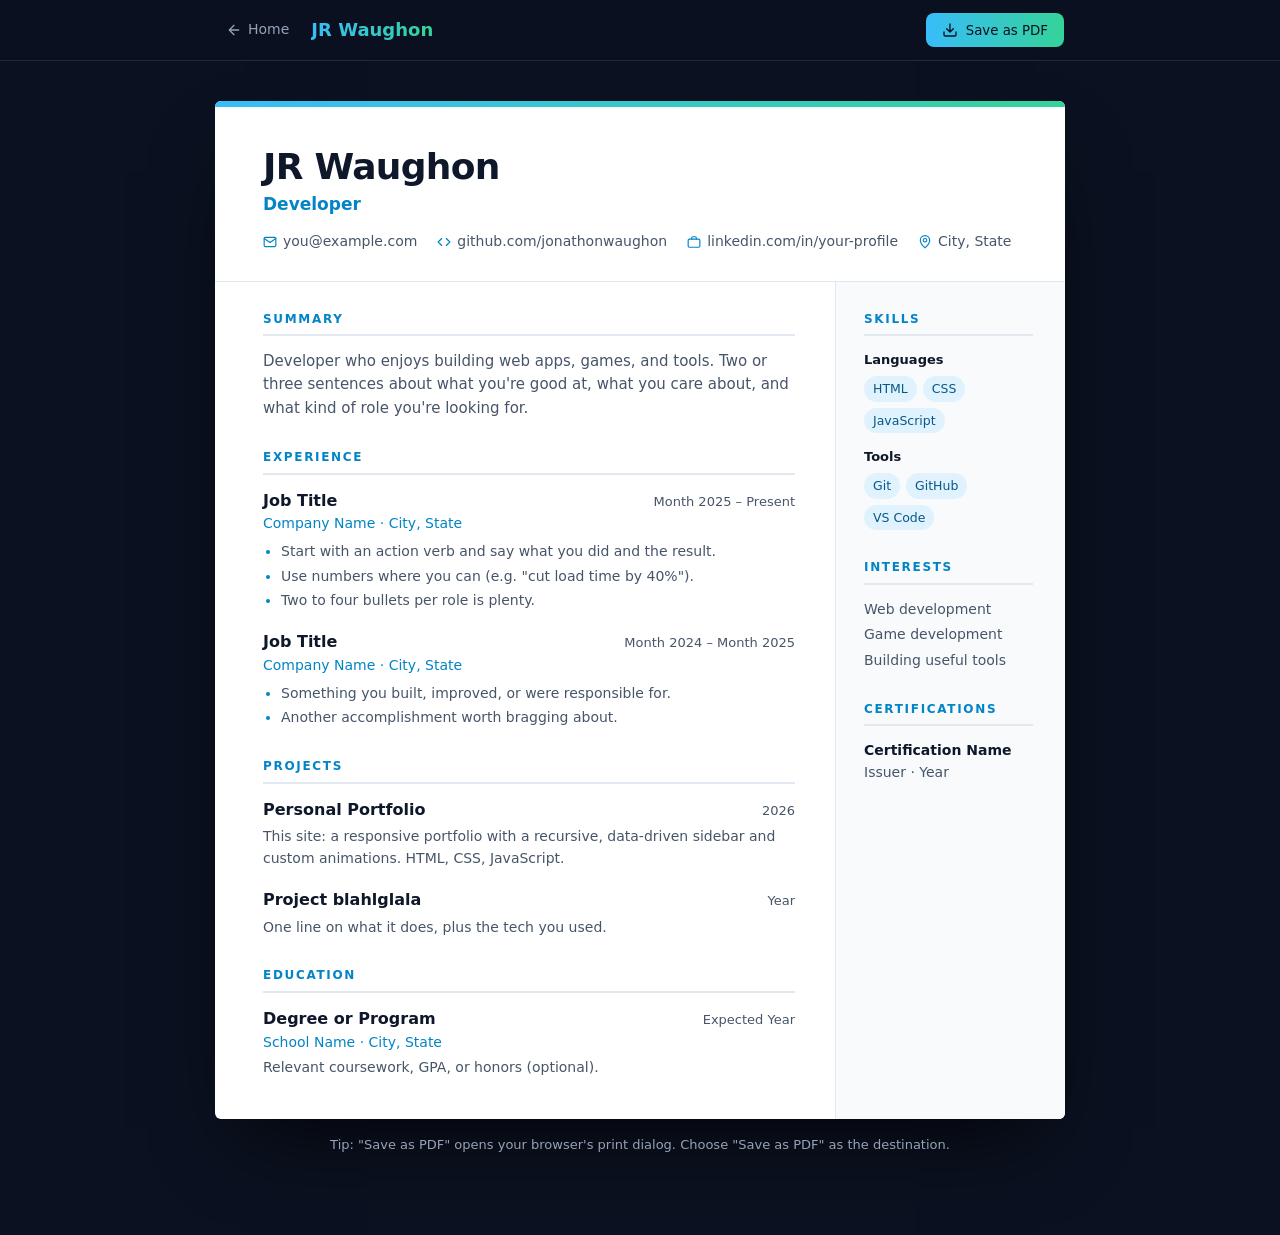
==== resume/index.html @ 01e3f6b2 "Page version 0.1: - Reworked home page - Added sidebar with interactive tabs - Added resume page tem" ====
<!DOCTYPE html>
<html lang="en">
<head>
  <meta charset="UTF-8">
  <meta name="viewport" content="width=device-width, initial-scale=1.0">
  <title>Resume | JR Waughon</title>
  <style>
    :root {
      /* site colors (match the homepage) */
      --bg: #0b1120;
      --surface: #111a2e;
      --border: #1e2a44;
      --text: #e2e8f0;
      --muted: #94a3b8;
      --blue: #38bdf8;
      --green: #34d399;
      --gradient: linear-gradient(90deg, var(--blue), var(--green));
      --ease-out: cubic-bezier(.2, .8, .2, 1);

      /* the resume "paper" */
      --paper: #ffffff;
      --ink: #0f172a;
      --ink-soft: #475569;
      --rule: #e2e8f0;
      --accent: #0284c7;
    }

    * { box-sizing: border-box; margin: 0; padding: 0; }
    body {
      background: var(--bg);
      color: var(--text);
      font-family: system-ui, -apple-system, "Segoe UI", Roboto, sans-serif;
      line-height: 1.55;
    }
    a { color: inherit; text-decoration: none; }

    /* ---------- Toolbar ---------- */
    .toolbar {
      position: sticky; top: 0; z-index: 10;
      background: rgba(11, 17, 32, 0.85);
      backdrop-filter: blur(8px);
      border-bottom: 1px solid var(--border);
    }
    .toolbar-inner {
      max-width: 880px; margin: 0 auto; padding: 0 16px;
      height: 60px;
      display: flex; align-items: center; gap: 12px;
    }
    .back {
      display: inline-flex; align-items: center; gap: 6px;
      color: var(--muted); font-size: 14px;
      padding: 6px 10px; border-radius: 8px;
      transition: color .15s, background .15s;
    }
    .back:hover { color: var(--text); background: rgba(56, 189, 248, 0.08); }
    .back svg { transition: translate .2s var(--ease-out); }
    .back:hover svg { translate: -3px 0; }
    .toolbar .logo {
      font-weight: 800; font-size: 18px;
      background: var(--gradient);
      -webkit-background-clip: text; background-clip: text;
      color: transparent;
    }
    .print-btn {
      margin-left: auto;
      display: inline-flex; align-items: center; gap: 8px;
      padding: 9px 16px; border: 0; border-radius: 8px;
      background: var(--gradient); color: var(--bg);
      font: 600 14px/1 inherit; font-family: inherit;
      cursor: pointer;
      transition: transform .15s, filter .2s, box-shadow .2s;
    }
    .print-btn:hover { transform: translateY(-2px); filter: brightness(1.1); box-shadow: 0 8px 24px -10px rgba(56, 189, 248, 0.6); }
    .print-btn:active { transform: scale(.95); }

    /* ---------- Paper ---------- */
    main { padding: 40px 16px 80px; }
    .paper {
      max-width: 850px; margin: 0 auto;
      background: var(--paper); color: var(--ink);
      border-radius: 6px;
      box-shadow: 0 40px 80px -30px rgba(0, 0, 0, 0.8);
      overflow: hidden;
      animation: rise .8s var(--ease-out) .1s backwards;
    }
    .paper::before { content: ""; display: block; height: 6px; background: var(--gradient); }

    .resume-header {
      padding: 40px 48px 28px;
      border-bottom: 1px solid var(--rule);
    }
    .resume-header h1 { font-size: 36px; line-height: 1.1; letter-spacing: -0.02em; }
    .resume-header .role { color: var(--accent); font-weight: 600; font-size: 17px; margin-top: 4px; }
    .contact {
      display: flex; flex-wrap: wrap; gap: 6px 20px;
      margin-top: 14px; list-style: none;
      font-size: 14px; color: var(--ink-soft);
    }
    .contact li { display: inline-flex; align-items: center; gap: 6px; }
    .contact a:hover { color: var(--accent); }
    .contact svg { flex: none; color: var(--accent); }

    .resume-body {
      display: grid;
      grid-template-columns: 1fr 230px;
    }
    .col-main { padding: 28px 40px 40px 48px; }
    .col-side {
      padding: 28px 32px 40px 28px;
      background: #f8fafc;
      border-left: 1px solid var(--rule);
    }

    .block { margin-bottom: 28px; }
    .block:last-child { margin-bottom: 0; }
    .block > h2 {
      font-size: 12px; font-weight: 700;
      letter-spacing: .14em; text-transform: uppercase;
      color: var(--accent);
      padding-bottom: 6px; margin-bottom: 14px;
      border-bottom: 2px solid var(--rule);
    }
    .summary { color: var(--ink-soft); font-size: 15px; }

    .entry { margin-bottom: 18px; }
    .entry:last-child { margin-bottom: 0; }
    .entry-head {
      display: flex; justify-content: space-between; align-items: baseline;
      gap: 4px 12px; flex-wrap: wrap;
    }
    .entry-head h3 { font-size: 16px; }
    .entry-head .date { font-size: 13px; color: var(--ink-soft); white-space: nowrap; }
    .entry .where { font-size: 14px; color: var(--accent); font-weight: 500; }
    .entry ul { margin: 6px 0 0 18px; font-size: 14px; color: var(--ink-soft); }
    .entry li { margin-bottom: 3px; }
    .entry li::marker { color: var(--accent); }
    .entry p { font-size: 14px; color: var(--ink-soft); margin-top: 4px; }

    .side-group { margin-bottom: 14px; }
    .side-group h3 { font-size: 13px; margin-bottom: 6px; }
    .tags { display: flex; flex-wrap: wrap; gap: 6px; list-style: none; }
    .tags li {
      font-size: 12.5px; padding: 3px 9px;
      border-radius: 999px;
      background: #e0f2fe; color: #075985;
    }
    .plain { list-style: none; font-size: 14px; color: var(--ink-soft); }
    .plain li { margin-bottom: 4px; }
    .plain strong { color: var(--ink); font-weight: 600; }

    /* sections fade in one after another */
    .stagger > * { animation: rise .6s var(--ease-out) backwards; }
    .stagger > :nth-child(1) { animation-delay: .35s; }
    .stagger > :nth-child(2) { animation-delay: .45s; }
    .stagger > :nth-child(3) { animation-delay: .55s; }
    .stagger > :nth-child(4) { animation-delay: .65s; }
    .stagger > :nth-child(5) { animation-delay: .75s; }
    @keyframes rise { from { opacity: 0; translate: 0 16px; } }

    .note { max-width: 850px; margin: 16px auto 0; text-align: center; color: var(--muted); font-size: 13px; }

    /* ---------- Small screens ---------- */
    @media (max-width: 720px) {
      main { padding: 20px 12px 56px; }
      .resume-header { padding: 28px 22px 22px; }
      .resume-header h1 { font-size: 30px; }
      .resume-body { grid-template-columns: 1fr; }
      .col-main { padding: 24px 22px; }
      .col-side { padding: 24px 22px 28px; border-left: 0; border-top: 1px solid var(--rule); }
      .toolbar .logo { display: none; }
    }

    @media (prefers-reduced-motion: reduce) {
      *, *::before, *::after { animation: none !important; transition: none !important; }
    }

    /* ---------- Print / Save as PDF: just the paper ---------- */
    @page { size: letter; margin: 0.45in; }
    @media print {
      body { background: #fff; }
      .toolbar, .note { display: none; }
      main { padding: 0; }
      .paper { box-shadow: none; border-radius: 0; max-width: none; animation: none; }
      .paper::before { print-color-adjust: exact; -webkit-print-color-adjust: exact; }
      .stagger > * { animation: none; }
      .resume-header { padding: 18px 0 16px; }
      .col-main { padding: 18px 24px 0 0; }
      .col-side { padding: 18px 0 0 20px; background: none; }
      .tags li { print-color-adjust: exact; -webkit-print-color-adjust: exact; }
      .entry, .side-group { break-inside: avoid; }
      a { text-decoration: none; }
    }
  </style>
</head>
<body>

  <header class="toolbar">
    <div class="toolbar-inner">
      <a class="back" href="../">
        <svg width="16" height="16" viewBox="0 0 24 24" fill="none" stroke="currentColor" stroke-width="2" stroke-linecap="round" stroke-linejoin="round"><path d="M19 12H5M12 19l-7-7 7-7"/></svg>
        Home
      </a>
      <span class="logo">JR Waughon</span>
      <button class="print-btn" type="button" onclick="window.print()">
        <svg width="16" height="16" viewBox="0 0 24 24" fill="none" stroke="currentColor" stroke-width="2" stroke-linecap="round" stroke-linejoin="round"><path d="M21 15v4a2 2 0 0 1-2 2H5a2 2 0 0 1-2-2v-4M7 10l5 5 5-5M12 15V3"/></svg>
        Save as PDF
      </button>
    </div>
  </header>

  <main>
    <!-- =========================================================
         RESUME CONTENT: replace the placeholder text below.
         Copy an .entry block to add more jobs / projects / schools.
         ========================================================= -->
    <article class="paper">
      <header class="resume-header">
        <h1>JR Waughon</h1>
        <p class="role">Developer</p>
        <ul class="contact">
          <li>
            <svg width="14" height="14" viewBox="0 0 24 24" fill="none" stroke="currentColor" stroke-width="2" stroke-linecap="round" stroke-linejoin="round"><rect x="2" y="4" width="20" height="16" rx="2"/><path d="M22 6l-10 7L2 6"/></svg>
            <a href="mailto:you@example.com">you@example.com</a>
          </li>
          <li>
            <svg width="14" height="14" viewBox="0 0 24 24" fill="none" stroke="currentColor" stroke-width="2" stroke-linecap="round" stroke-linejoin="round"><path d="M16 18l6-6-6-6M8 6l-6 6 6 6"/></svg>
            <a href="https://github.com/jonathonwaughon">github.com/jonathonwaughon</a>
          </li>
          <li>
            <svg width="14" height="14" viewBox="0 0 24 24" fill="none" stroke="currentColor" stroke-width="2" stroke-linecap="round" stroke-linejoin="round"><rect x="2" y="7" width="20" height="14" rx="2"/><path d="M16 7V5a2 2 0 0 0-2-2h-4a2 2 0 0 0-2 2v2"/></svg>
            <a href="https://linkedin.com/">linkedin.com/in/your-profile</a>
          </li>
          <li>
            <svg width="14" height="14" viewBox="0 0 24 24" fill="none" stroke="currentColor" stroke-width="2" stroke-linecap="round" stroke-linejoin="round"><path d="M12 22s-8-6.5-8-13a8 8 0 0 1 16 0c0 6.5-8 13-8 13z"/><circle cx="12" cy="9" r="3"/></svg>
            City, State
          </li>
        </ul>
      </header>

      <div class="resume-body">
        <div class="col-main stagger">
          <section class="block">
            <h2>Summary</h2>
            <p class="summary">
              Developer who enjoys building web apps, games, and tools. Two or three sentences
              about what you're good at, what you care about, and what kind of role you're looking for.
            </p>
          </section>

          <section class="block">
            <h2>Experience</h2>
            <div class="entry">
              <div class="entry-head"><h3>Job Title</h3><span class="date">Month 2025 – Present</span></div>
              <div class="where">Company Name · City, State</div>
              <ul>
                <li>Start with an action verb and say what you did and the result.</li>
                <li>Use numbers where you can (e.g. "cut load time by 40%").</li>
                <li>Two to four bullets per role is plenty.</li>
              </ul>
            </div>
            <div class="entry">
              <div class="entry-head"><h3>Job Title</h3><span class="date">Month 2024 – Month 2025</span></div>
              <div class="where">Company Name · City, State</div>
              <ul>
                <li>Something you built, improved, or were responsible for.</li>
                <li>Another accomplishment worth bragging about.</li>
              </ul>
            </div>
          </section>

          <section class="block">
            <h2>Projects</h2>
            <div class="entry">
              <div class="entry-head"><h3>Personal Portfolio</h3><span class="date">2026</span></div>
              <p>This site: a responsive portfolio with a recursive, data-driven sidebar and custom animations. HTML, CSS, JavaScript.</p>
            </div>
            <div class="entry">
              <div class="entry-head"><h3>Project blahlglala</h3><span class="date">Year</span></div>
              <p>One line on what it does, plus the tech you used.</p>
            </div>
          </section>

          <section class="block">
            <h2>Education</h2>
            <div class="entry">
              <div class="entry-head"><h3>Degree or Program</h3><span class="date">Expected Year</span></div>
              <div class="where">School Name · City, State</div>
              <p>Relevant coursework, GPA, or honors (optional).</p>
            </div>
          </section>
        </div>

        <aside class="col-side stagger">
          <section class="block">
            <h2>Skills</h2>
            <div class="side-group">
              <h3>Languages</h3>
              <ul class="tags"><li>HTML</li><li>CSS</li><li>JavaScript</li></ul>
            </div>
            <div class="side-group">
              <h3>Tools</h3>
              <ul class="tags"><li>Git</li><li>GitHub</li><li>VS Code</li></ul>
            </div>
          </section>

          <section class="block">
            <h2>Interests</h2>
            <ul class="plain">
              <li>Web development</li>
              <li>Game development</li>
              <li>Building useful tools</li>
            </ul>
          </section>

          <section class="block">
            <h2>Certifications</h2>
            <ul class="plain">
              <li><strong>Certification Name</strong><br>Issuer · Year</li>
            </ul>
          </section>
        </aside>
      </div>
    </article>
    <p class="note">Tip: "Save as PDF" opens your browser's print dialog. Choose "Save as PDF" as the destination.</p>
  </main>

</body>
</html>
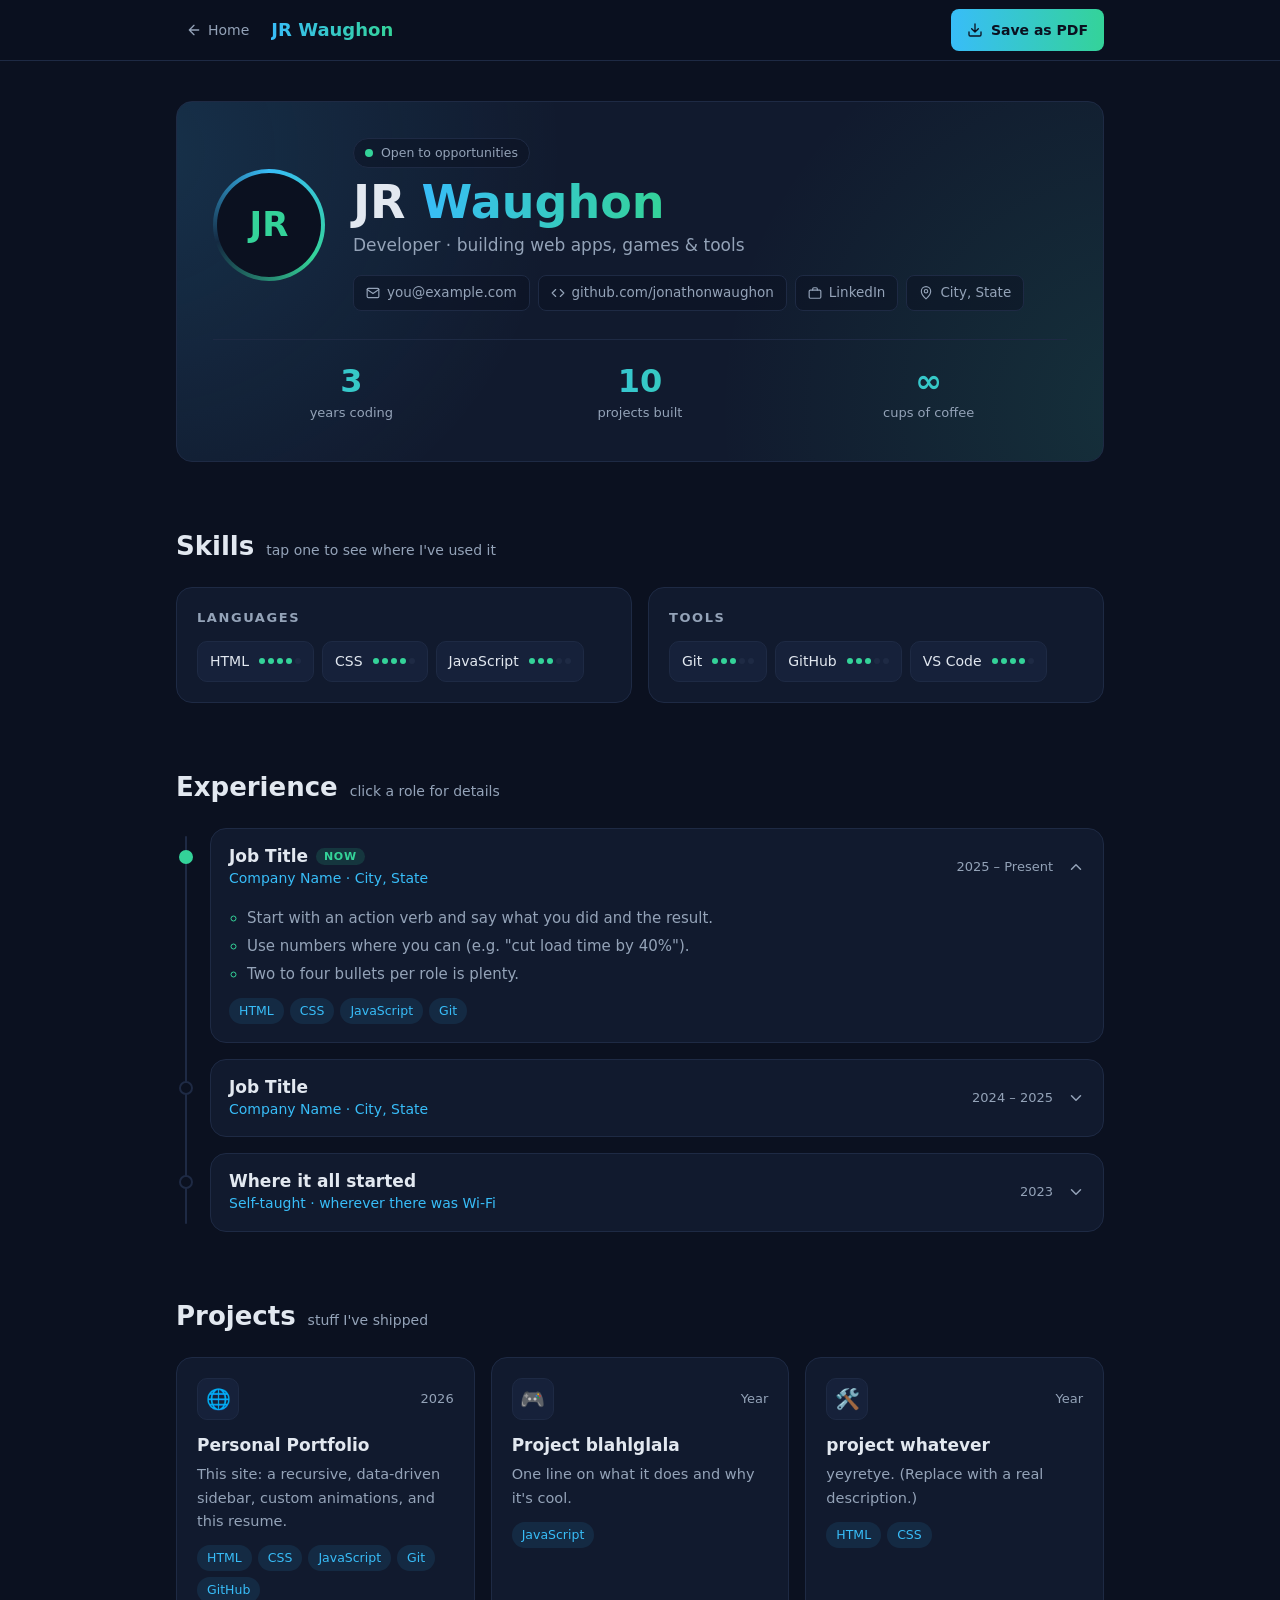
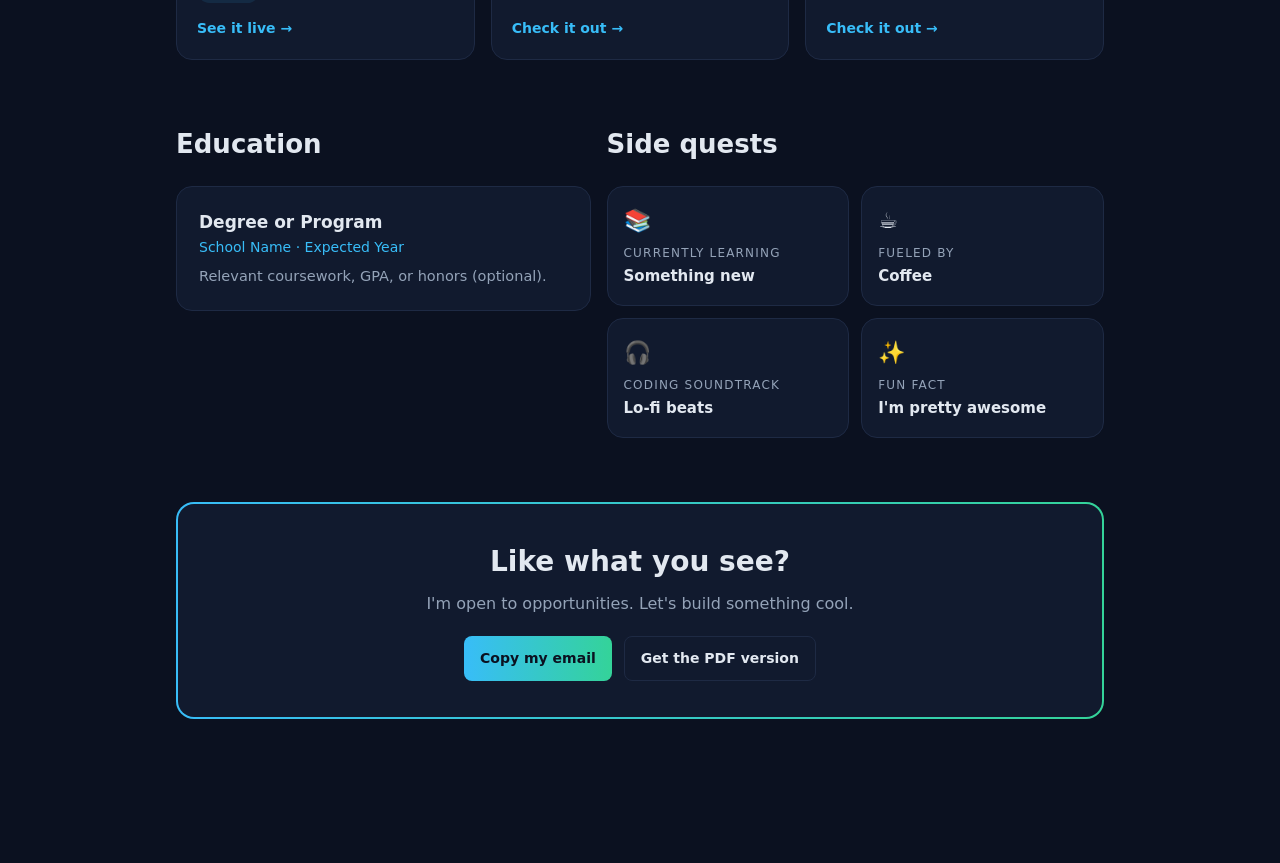
==== commit 1767de47: "Portfolio version 0.2 - Spiced up the homepage with some jellyfish and new prompts - Reworked the re" ====
--- a/resume/index.html
+++ b/resume/index.html
@@ -4,11 +4,12 @@
   <meta charset="UTF-8">
   <meta name="viewport" content="width=device-width, initial-scale=1.0">
   <title>Resume | JR Waughon</title>
+  <script>document.documentElement.classList.add("js");</script>
   <style>
     :root {
-      /* site colors (match the homepage) */
       --bg: #0b1120;
       --surface: #111a2e;
+      --surface-2: #16213a;
       --border: #1e2a44;
       --text: #e2e8f0;
       --muted: #94a3b8;
@@ -16,23 +17,24 @@
       --green: #34d399;
       --gradient: linear-gradient(90deg, var(--blue), var(--green));
       --ease-out: cubic-bezier(.2, .8, .2, 1);
-
-      /* the resume "paper" */
-      --paper: #ffffff;
-      --ink: #0f172a;
-      --ink-soft: #475569;
-      --rule: #e2e8f0;
-      --accent: #0284c7;
     }
 
     * { box-sizing: border-box; margin: 0; padding: 0; }
+    html { scroll-behavior: smooth; }
     body {
       background: var(--bg);
       color: var(--text);
       font-family: system-ui, -apple-system, "Segoe UI", Roboto, sans-serif;
-      line-height: 1.55;
-    }
-    a { color: inherit; text-decoration: none; }
+      line-height: 1.6;
+    }
+    a { color: var(--blue); text-decoration: none; }
+    a:hover { color: var(--green); }
+    button { font: inherit; color: inherit; }
+    .grad {
+      background: var(--gradient);
+      -webkit-background-clip: text; background-clip: text;
+      color: transparent;
+    }
 
     /* ---------- Toolbar ---------- */
     .toolbar {
@@ -42,9 +44,8 @@
       border-bottom: 1px solid var(--border);
     }
     .toolbar-inner {
-      max-width: 880px; margin: 0 auto; padding: 0 16px;
-      height: 60px;
-      display: flex; align-items: center; gap: 12px;
+      max-width: 960px; margin: 0 auto; padding: 0 16px;
+      height: 60px; display: flex; align-items: center; gap: 12px;
     }
     .back {
       display: inline-flex; align-items: center; gap: 6px;
@@ -55,140 +56,338 @@
     .back:hover { color: var(--text); background: rgba(56, 189, 248, 0.08); }
     .back svg { transition: translate .2s var(--ease-out); }
     .back:hover svg { translate: -3px 0; }
-    .toolbar .logo {
-      font-weight: 800; font-size: 18px;
+    .logo { font-weight: 800; font-size: 18px; }
+
+    .btn {
+      display: inline-flex; align-items: center; gap: 8px;
+      padding: 10px 16px; border-radius: 8px;
+      font-weight: 600; font-size: 14px; cursor: pointer;
+      border: 1px solid transparent;
+      transition: transform .15s, filter .2s, box-shadow .2s, background .2s, border-color .2s;
+    }
+    .btn:hover { transform: translateY(-2px); }
+    .btn:active { transform: scale(.95); transition-duration: .05s; }
+    .btn-primary { background: var(--gradient); color: var(--bg); border: 0; }
+    .btn-primary:hover { color: var(--bg); filter: brightness(1.1); box-shadow: 0 8px 24px -10px rgba(56, 189, 248, 0.6); }
+    .btn-ghost { background: transparent; border-color: var(--border); color: var(--text); }
+    .btn-ghost:hover { border-color: var(--blue); color: var(--text); }
+    .toolbar .btn { margin-left: auto; }
+
+    /* ---------- Layout ---------- */
+    .wrap { max-width: 960px; margin: 0 auto; padding: 40px 16px 80px; }
+    section { margin-bottom: 64px; }
+    .section-head { display: flex; align-items: baseline; gap: 12px; flex-wrap: wrap; margin-bottom: 20px; }
+    .section-head h2 { font-size: 26px; }
+    .section-head small { color: var(--muted); font-size: 14px; }
+
+    .card {
+      background: var(--surface);
+      border: 1px solid var(--border);
+      border-radius: 16px;
+    }
+
+    /* ---------- Intro ---------- */
+    .intro {
+      position: relative; overflow: hidden; isolation: isolate;
+      padding: 36px;
+      display: grid; grid-template-columns: auto 1fr; gap: 28px; align-items: center;
+    }
+    .intro::before {
+      content: ""; position: absolute; inset: -40%; z-index: -1;
+      background:
+        radial-gradient(circle at 20% 30%, rgba(56, 189, 248, 0.14), transparent 30%),
+        radial-gradient(circle at 80% 70%, rgba(52, 211, 153, 0.12), transparent 30%);
+      animation: drift 14s ease-in-out infinite alternate;
+    }
+    .avatar {
+      width: 112px; height: 112px; padding: 4px; border-radius: 50%;
+      background: conic-gradient(var(--blue), var(--green), transparent 70%, var(--blue));
+      animation: spin 6s linear infinite;
+    }
+    .avatar > * {
+      width: 100%; height: 100%; border-radius: 50%; object-fit: cover;
+      display: grid; place-items: center;
+      background: var(--bg); color: var(--green);
+      font-weight: 800; font-size: 34px;
+      animation: spin 6s linear infinite reverse;
+    }
+    .status {
+      display: inline-flex; align-items: center; gap: 8px;
+      padding: 4px 11px; margin-bottom: 10px;
+      border: 1px solid var(--border); border-radius: 999px;
+      background: rgba(11, 17, 32, 0.5);
+      color: var(--muted); font-size: 12.5px;
+    }
+    .dot { width: 8px; height: 8px; border-radius: 50%; background: var(--green); animation: ping 2s ease-out infinite; }
+    .intro h1 { font-size: clamp(32px, 5vw, 46px); line-height: 1.05; }
+    .intro .role { color: var(--muted); font-size: 17px; margin: 6px 0 16px; }
+    .chips { display: flex; flex-wrap: wrap; gap: 8px; }
+    .chip {
+      display: inline-flex; align-items: center; gap: 7px;
+      padding: 6px 12px; border-radius: 8px;
+      border: 1px solid var(--border); background: rgba(11, 17, 32, 0.5);
+      color: var(--muted); font-size: 13.5px; cursor: pointer;
+      transition: color .15s, border-color .15s, transform .15s;
+    }
+    a.chip:hover, button.chip:hover { color: var(--text); border-color: var(--blue); transform: translateY(-2px); }
+    .chip:active { transform: scale(.95); }
+    span.chip { cursor: default; }
+
+    .stats {
+      grid-column: 1 / -1;
+      display: grid; grid-template-columns: repeat(3, 1fr); gap: 12px;
+      padding-top: 24px; border-top: 1px solid var(--border);
+    }
+    .stat { text-align: center; }
+    .stat b { display: block; font-size: 32px; line-height: 1.1; font-variant-numeric: tabular-nums; }
+    .stat span { color: var(--muted); font-size: 13px; }
+
+    /* ---------- Skills ---------- */
+    .skill-groups { display: grid; grid-template-columns: repeat(auto-fit, minmax(260px, 1fr)); gap: 16px; }
+    .skill-group { padding: 20px; }
+    .skill-group h3 { font-size: 13px; text-transform: uppercase; letter-spacing: .12em; color: var(--muted); margin-bottom: 12px; }
+    .skill-list { display: flex; flex-wrap: wrap; gap: 8px; }
+    .skill {
+      display: inline-flex; align-items: center; gap: 10px;
+      padding: 8px 12px; border-radius: 10px;
+      background: var(--surface-2); border: 1px solid var(--border);
+      font-size: 14px; cursor: pointer;
+      transition: border-color .15s, background .15s, transform .15s;
+    }
+    .skill:hover { border-color: var(--blue); transform: translateY(-2px); }
+    .skill:active { transform: scale(.95); }
+    .skill[aria-pressed="true"] { border-color: var(--green); background: rgba(52, 211, 153, 0.12); }
+    .lvl { display: inline-flex; gap: 3px; }
+    .lvl i { width: 6px; height: 6px; border-radius: 50%; background: var(--border); }
+    .lvl i.on { background: var(--green); }
+
+    .filter-note {
+      display: flex; align-items: center; gap: 10px; flex-wrap: wrap;
+      margin-top: 16px; padding: 10px 14px;
+      border-radius: 10px; border: 1px dashed var(--green);
+      background: rgba(52, 211, 153, 0.06);
+      font-size: 14px; color: var(--muted);
+      animation: fadeUp .3s var(--ease-out);
+    }
+    .filter-note[hidden] { display: none; }
+    .filter-note b { color: var(--green); }
+    .filter-note button {
+      margin-left: auto; background: none; border: 0; cursor: pointer;
+      color: var(--blue); font-size: 14px;
+    }
+    .filter-note button:hover { color: var(--green); }
+
+    /* things that can be dimmed by the skill filter */
+    [data-skills] { transition: opacity .3s, filter .3s, border-color .3s, box-shadow .3s; }
+    [data-skills].dim { opacity: .28; filter: grayscale(1); }
+    [data-skills].match .t-card, .proj.match {
+      border-color: var(--green);
+      box-shadow: 0 0 0 3px rgba(52, 211, 153, 0.15);
+    }
+
+    .tags { display: flex; flex-wrap: wrap; gap: 6px; margin-top: 12px; }
+    .tag {
+      padding: 2px 9px; border-radius: 999px;
+      background: rgba(56, 189, 248, 0.1); color: var(--blue);
+      border: 1px solid transparent;
+      font-size: 12.5px; cursor: pointer;
+      transition: background .15s, color .15s, border-color .15s;
+    }
+    .tag:hover { border-color: var(--blue); }
+    .tag.on { background: rgba(52, 211, 153, 0.18); color: var(--green); }
+
+    /* ---------- Experience timeline ---------- */
+    .timeline-wrap { position: relative; }
+    .timeline-wrap::before, .t-progress {
+      content: ""; position: absolute; left: 9px; top: 8px; width: 2px; border-radius: 2px;
+    }
+    .timeline-wrap::before { bottom: 8px; background: var(--border); }
+    .t-progress { height: 0; background: linear-gradient(var(--blue), var(--green)); }
+    .timeline { list-style: none; padding-left: 34px; }
+    .t-item { position: relative; margin-bottom: 16px; }
+    .t-item:last-child { margin-bottom: 0; }
+    .t-dot {
+      position: absolute; left: -31px; top: 22px;
+      width: 14px; height: 14px; border-radius: 50%;
+      background: var(--bg); border: 2px solid var(--border);
+      transition: border-color .3s, background .3s;
+    }
+    .t-item.passed .t-dot { border-color: var(--blue); }
+    .t-item.now .t-dot { background: var(--green); border-color: var(--green); animation: ping 2s ease-out infinite; }
+    .t-card { transition: border-color .2s, box-shadow .2s; }
+    .t-card:hover { border-color: #2b3b5e; }
+    .t-card summary {
+      list-style: none; cursor: pointer;
+      display: flex; align-items: center; gap: 14px;
+      padding: 16px 18px;
+    }
+    .t-card summary::-webkit-details-marker { display: none; }
+    .t-card h3 { font-size: 17px; line-height: 1.3; }
+    .where { color: var(--blue); font-size: 14px; }
+    .date { margin-left: auto; color: var(--muted); font-size: 13px; white-space: nowrap; font-variant-numeric: tabular-nums; }
+    .now-pill {
+      font-size: 11px; font-weight: 700; letter-spacing: .06em; text-transform: uppercase;
+      padding: 2px 8px; border-radius: 999px; margin-left: 8px;
+      background: rgba(52, 211, 153, 0.15); color: var(--green); vertical-align: 2px;
+    }
+    .chev { flex: none; color: var(--muted); transition: transform .25s var(--ease-out); }
+    details[open] .chev { transform: rotate(180deg); }
+    .t-body { padding: 0 18px 18px; }
+    details[open] .t-body { animation: fadeUp .35s var(--ease-out); }
+    .t-body ul { padding-left: 18px; color: var(--muted); font-size: 15px; }
+    .t-body li { margin-bottom: 4px; }
+    .t-body li::marker { color: var(--green); }
+
+    /* ---------- Projects ---------- */
+    .proj-grid { display: grid; grid-template-columns: repeat(auto-fit, minmax(260px, 1fr)); gap: 16px; }
+    .proj {
+      display: flex; flex-direction: column;
+      padding: 20px;
+      transition: transform .2s, border-color .2s, box-shadow .2s, opacity .3s, filter .3s;
+    }
+    .proj:hover { transform: translateY(-4px); border-color: var(--blue); }
+    .proj-top { display: flex; justify-content: space-between; align-items: center; margin-bottom: 12px; }
+    .proj-icon {
+      width: 42px; height: 42px; border-radius: 10px;
+      display: grid; place-items: center; font-size: 20px;
+      background: var(--surface-2); border: 1px solid var(--border);
+      transition: transform .3s var(--ease-out);
+    }
+    .proj:hover .proj-icon { transform: rotate(-8deg) scale(1.08); }
+    .year { color: var(--muted); font-size: 13px; }
+    .proj h3 { font-size: 17px; margin-bottom: 4px; }
+    .proj p { color: var(--muted); font-size: 14.5px; }
+    .proj .tags { margin-bottom: 14px; }
+    .proj-link { margin-top: auto; font-size: 14px; font-weight: 600; }
+    .proj-link span { display: inline-block; transition: translate .2s var(--ease-out); }
+    .proj:hover .proj-link span { translate: 4px 0; }
+
+    /* ---------- Education + side quests ---------- */
+    .duo { display: grid; grid-template-columns: 1fr 1.2fr; gap: 16px; align-items: start; }
+    .edu { padding: 22px; }
+    .edu h3 { font-size: 17px; }
+    .edu p { color: var(--muted); font-size: 14.5px; margin-top: 6px; }
+    .quests { display: grid; grid-template-columns: 1fr 1fr; gap: 12px; }
+    .quest {
+      padding: 16px;
+      transition: transform .25s var(--ease-out), border-color .2s;
+    }
+    .quest:nth-child(odd):hover  { transform: rotate(-1.5deg) translateY(-3px); border-color: var(--blue); }
+    .quest:nth-child(even):hover { transform: rotate(1.5deg) translateY(-3px); border-color: var(--green); }
+    .quest .q-emoji { font-size: 22px; }
+    .quest small { display: block; color: var(--muted); font-size: 12px; text-transform: uppercase; letter-spacing: .1em; margin-top: 6px; }
+    .quest strong { font-size: 15px; }
+
+    /* ---------- CTA ---------- */
+    .cta {
+      position: relative; padding: 2px; border-radius: 18px;
       background: var(--gradient);
-      -webkit-background-clip: text; background-clip: text;
-      color: transparent;
-    }
-    .print-btn {
-      margin-left: auto;
-      display: inline-flex; align-items: center; gap: 8px;
-      padding: 9px 16px; border: 0; border-radius: 8px;
-      background: var(--gradient); color: var(--bg);
-      font: 600 14px/1 inherit; font-family: inherit;
-      cursor: pointer;
-      transition: transform .15s, filter .2s, box-shadow .2s;
-    }
-    .print-btn:hover { transform: translateY(-2px); filter: brightness(1.1); box-shadow: 0 8px 24px -10px rgba(56, 189, 248, 0.6); }
-    .print-btn:active { transform: scale(.95); }
-
-    /* ---------- Paper ---------- */
-    main { padding: 40px 16px 80px; }
-    .paper {
-      max-width: 850px; margin: 0 auto;
-      background: var(--paper); color: var(--ink);
-      border-radius: 6px;
-      box-shadow: 0 40px 80px -30px rgba(0, 0, 0, 0.8);
-      overflow: hidden;
-      animation: rise .8s var(--ease-out) .1s backwards;
-    }
-    .paper::before { content: ""; display: block; height: 6px; background: var(--gradient); }
-
-    .resume-header {
-      padding: 40px 48px 28px;
-      border-bottom: 1px solid var(--rule);
-    }
-    .resume-header h1 { font-size: 36px; line-height: 1.1; letter-spacing: -0.02em; }
-    .resume-header .role { color: var(--accent); font-weight: 600; font-size: 17px; margin-top: 4px; }
-    .contact {
-      display: flex; flex-wrap: wrap; gap: 6px 20px;
-      margin-top: 14px; list-style: none;
-      font-size: 14px; color: var(--ink-soft);
-    }
-    .contact li { display: inline-flex; align-items: center; gap: 6px; }
-    .contact a:hover { color: var(--accent); }
-    .contact svg { flex: none; color: var(--accent); }
-
-    .resume-body {
-      display: grid;
-      grid-template-columns: 1fr 230px;
-    }
-    .col-main { padding: 28px 40px 40px 48px; }
-    .col-side {
-      padding: 28px 32px 40px 28px;
-      background: #f8fafc;
-      border-left: 1px solid var(--rule);
-    }
-
-    .block { margin-bottom: 28px; }
-    .block:last-child { margin-bottom: 0; }
-    .block > h2 {
-      font-size: 12px; font-weight: 700;
-      letter-spacing: .14em; text-transform: uppercase;
-      color: var(--accent);
-      padding-bottom: 6px; margin-bottom: 14px;
-      border-bottom: 2px solid var(--rule);
-    }
-    .summary { color: var(--ink-soft); font-size: 15px; }
-
-    .entry { margin-bottom: 18px; }
-    .entry:last-child { margin-bottom: 0; }
-    .entry-head {
-      display: flex; justify-content: space-between; align-items: baseline;
-      gap: 4px 12px; flex-wrap: wrap;
-    }
-    .entry-head h3 { font-size: 16px; }
-    .entry-head .date { font-size: 13px; color: var(--ink-soft); white-space: nowrap; }
-    .entry .where { font-size: 14px; color: var(--accent); font-weight: 500; }
-    .entry ul { margin: 6px 0 0 18px; font-size: 14px; color: var(--ink-soft); }
-    .entry li { margin-bottom: 3px; }
-    .entry li::marker { color: var(--accent); }
-    .entry p { font-size: 14px; color: var(--ink-soft); margin-top: 4px; }
-
-    .side-group { margin-bottom: 14px; }
-    .side-group h3 { font-size: 13px; margin-bottom: 6px; }
-    .tags { display: flex; flex-wrap: wrap; gap: 6px; list-style: none; }
-    .tags li {
-      font-size: 12.5px; padding: 3px 9px;
-      border-radius: 999px;
-      background: #e0f2fe; color: #075985;
-    }
-    .plain { list-style: none; font-size: 14px; color: var(--ink-soft); }
-    .plain li { margin-bottom: 4px; }
-    .plain strong { color: var(--ink); font-weight: 600; }
-
-    /* sections fade in one after another */
-    .stagger > * { animation: rise .6s var(--ease-out) backwards; }
-    .stagger > :nth-child(1) { animation-delay: .35s; }
-    .stagger > :nth-child(2) { animation-delay: .45s; }
-    .stagger > :nth-child(3) { animation-delay: .55s; }
-    .stagger > :nth-child(4) { animation-delay: .65s; }
-    .stagger > :nth-child(5) { animation-delay: .75s; }
-    @keyframes rise { from { opacity: 0; translate: 0 16px; } }
-
-    .note { max-width: 850px; margin: 16px auto 0; text-align: center; color: var(--muted); font-size: 13px; }
+    }
+    .cta-inner {
+      border-radius: 16px; background: var(--surface);
+      padding: 36px 28px; text-align: center;
+    }
+    .cta h2 { font-size: 28px; margin-bottom: 6px; }
+    .cta p { color: var(--muted); margin-bottom: 20px; }
+    .cta .row { display: flex; justify-content: center; flex-wrap: wrap; gap: 12px; }
+
+    /* ---------- Toast ---------- */
+    .toast {
+      position: fixed; left: 50%; bottom: 24px; z-index: 30;
+      translate: -50% 20px; opacity: 0; pointer-events: none;
+      padding: 10px 18px; border-radius: 10px;
+      background: var(--surface-2); border: 1px solid var(--green);
+      color: var(--text); font-size: 14px;
+      box-shadow: 0 16px 40px -16px rgba(0, 0, 0, 0.8);
+      transition: opacity .25s, translate .25s var(--ease-out);
+    }
+    .toast.show { opacity: 1; translate: -50% 0; }
+
+    /* ---------- Animations ---------- */
+    @keyframes fadeUp { from { opacity: 0; translate: 0 14px; } }
+    @keyframes spin { to { transform: rotate(360deg); } }
+    @keyframes drift { from { transform: translate(-4%, -3%); } to { transform: translate(4%, 3%) rotate(6deg); } }
+    @keyframes ping {
+      0% { box-shadow: 0 0 0 0 rgba(52, 211, 153, 0.6); }
+      70%, 100% { box-shadow: 0 0 0 8px rgba(52, 211, 153, 0); }
+    }
+    .js .intro { animation: fadeUp .8s var(--ease-out) .1s backwards; }
+    .js .reveal {
+      opacity: 0; translate: 0 22px;
+      transition: opacity .6s ease var(--d, 0ms), translate .6s var(--ease-out) var(--d, 0ms),
+                  transform .2s, border-color .2s, box-shadow .2s, filter .3s;
+    }
+    .js .reveal.in { opacity: 1; translate: none; }
+    .js .reveal.in.dim { opacity: .28; }
 
     /* ---------- Small screens ---------- */
     @media (max-width: 720px) {
-      main { padding: 20px 12px 56px; }
-      .resume-header { padding: 28px 22px 22px; }
-      .resume-header h1 { font-size: 30px; }
-      .resume-body { grid-template-columns: 1fr; }
-      .col-main { padding: 24px 22px; }
-      .col-side { padding: 24px 22px 28px; border-left: 0; border-top: 1px solid var(--rule); }
-      .toolbar .logo { display: none; }
-    }
-
+      .wrap { padding-top: 24px; }
+      .intro { grid-template-columns: 1fr; padding: 26px 22px; text-align: left; gap: 18px; }
+      .avatar { width: 84px; height: 84px; }
+      .avatar > * { font-size: 26px; }
+      .stat b { font-size: 26px; }
+      .duo { grid-template-columns: 1fr; }
+      .t-card summary { flex-wrap: wrap; gap: 4px 12px; }
+      .t-card summary > div { flex: 1 1 100%; order: 1; }
+      .date { margin-left: 0; order: 2; }
+      .chev { margin-left: auto; order: 3; }
+      .logo { display: none; }
+    }
     @media (prefers-reduced-motion: reduce) {
+      html { scroll-behavior: auto; }
       *, *::before, *::after { animation: none !important; transition: none !important; }
-    }
-
-    /* ---------- Print / Save as PDF: just the paper ---------- */
-    @page { size: letter; margin: 0.45in; }
+      .js .reveal { opacity: 1; translate: none; }
+    }
+
+    /* =========================================================
+       PRINT / SAVE AS PDF: a plain, traditional resume.
+       The fun stuff is hidden and every job is expanded.
+       ========================================================= */
+    @page { size: letter; margin: 0.5in; }
     @media print {
-      body { background: #fff; }
-      .toolbar, .note { display: none; }
-      main { padding: 0; }
-      .paper { box-shadow: none; border-radius: 0; max-width: none; animation: none; }
-      .paper::before { print-color-adjust: exact; -webkit-print-color-adjust: exact; }
-      .stagger > * { animation: none; }
-      .resume-header { padding: 18px 0 16px; }
-      .col-main { padding: 18px 24px 0 0; }
-      .col-side { padding: 18px 0 0 20px; background: none; }
-      .tags li { print-color-adjust: exact; -webkit-print-color-adjust: exact; }
-      .entry, .side-group { break-inside: avoid; }
-      a { text-decoration: none; }
+      :root {
+        --bg: #fff; --surface: #fff; --surface-2: #fff; --border: #e2e8f0;
+        --text: #0f172a; --muted: #475569; --blue: #0369a1; --green: #047857;
+      }
+      html, body { background: #fff; font-size: 12.5px; }
+      *, *::before, *::after { animation: none !important; transition: none !important; box-shadow: none !important; }
+      .toolbar, .toast, .filter-note, .skill-hint, .cta, .quests-wrap, .stats, .avatar,
+      .status, .chev, .proj-link, .proj-icon, .t-progress, .t-dot, .timeline-wrap::before,
+      .intro::before { display: none !important; }
+      .reveal, [data-skills] { opacity: 1 !important; translate: none !important; filter: none !important; }
+      .grad { background: none; color: var(--text); }
+      .wrap { padding: 0; max-width: none; }
+      section { margin-bottom: 18px; }
+      .section-head { margin-bottom: 8px; border-bottom: 2px solid var(--border); padding-bottom: 4px; }
+      .section-head h2 { font-size: 15px; text-transform: uppercase; letter-spacing: .1em; color: var(--blue); }
+      .card { border: 0; border-radius: 0; }
+      .intro { display: block; padding: 0 0 12px; overflow: visible; }
+      .intro h1 { font-size: 28px; }
+      .intro .role { margin: 2px 0 8px; }
+      .chip { border: 0; padding: 0 14px 0 0; background: none; color: var(--muted); }
+      .skill-groups { display: block; }
+      .skill-group { padding: 0; margin-bottom: 6px; }
+      .skill-group h3 { display: inline; margin-right: 8px; }
+      .skill-list { display: inline; }
+      .skill { display: inline; border: 0; padding: 0; background: none; }
+      .skill:not(:last-child)::after { content: ","; }
+      .lvl { display: none; }
+      .timeline { padding-left: 0; }
+      .t-item { margin-bottom: 10px; break-inside: avoid; }
+      .t-card summary { padding: 0; }
+      .t-body { padding: 2px 0 0; }
+      .t-body ul { font-size: 12.5px; }
+      .now-pill { background: none; padding: 0; }
+      .tags { display: none; }
+      .proj-grid { display: block; }
+      .proj { padding: 0; margin-bottom: 8px; break-inside: avoid; }
+      .proj-top { display: none; }
+      .proj h3 { display: inline; font-size: 13.5px; }
+      .proj h3::after { content: " · " attr(data-year); color: var(--muted); font-weight: 400; }
+      .proj p { display: inline; margin-left: 6px; font-size: 12.5px; }
+      .duo { display: block; }
+      .edu { padding: 0; }
     }
   </style>
 </head>
@@ -200,129 +399,347 @@
         <svg width="16" height="16" viewBox="0 0 24 24" fill="none" stroke="currentColor" stroke-width="2" stroke-linecap="round" stroke-linejoin="round"><path d="M19 12H5M12 19l-7-7 7-7"/></svg>
         Home
       </a>
-      <span class="logo">JR Waughon</span>
-      <button class="print-btn" type="button" onclick="window.print()">
+      <span class="logo grad">JR Waughon</span>
+      <button class="btn btn-primary" type="button" data-print>
         <svg width="16" height="16" viewBox="0 0 24 24" fill="none" stroke="currentColor" stroke-width="2" stroke-linecap="round" stroke-linejoin="round"><path d="M21 15v4a2 2 0 0 1-2 2H5a2 2 0 0 1-2-2v-4M7 10l5 5 5-5M12 15V3"/></svg>
         Save as PDF
       </button>
     </div>
   </header>
 
-  <main>
-    <!-- =========================================================
-         RESUME CONTENT: replace the placeholder text below.
-         Copy an .entry block to add more jobs / projects / schools.
-         ========================================================= -->
-    <article class="paper">
-      <header class="resume-header">
-        <h1>JR Waughon</h1>
-        <p class="role">Developer</p>
-        <ul class="contact">
-          <li>
+  <!-- =========================================================
+       RESUME CONTENT: everything below is placeholder text.
+       - data-skills="html,css,js" on a job/project links it to the
+         skill buttons (use the same keys as the data-skill values).
+       - Copy a <li class="t-item"> or <article class="proj"> to add more.
+       ========================================================= -->
+  <main class="wrap">
+
+    <!-- Intro -->
+    <section class="card intro">
+      <div class="avatar"><span>JR</span></div>
+      <div>
+        <span class="status"><span class="dot"></span>Open to opportunities</span>
+        <h1>JR <span class="grad">Waughon</span></h1>
+        <p class="role">Developer · building web apps, games &amp; tools</p>
+        <div class="chips">
+          <button class="chip" type="button" data-copy="you@example.com">
             <svg width="14" height="14" viewBox="0 0 24 24" fill="none" stroke="currentColor" stroke-width="2" stroke-linecap="round" stroke-linejoin="round"><rect x="2" y="4" width="20" height="16" rx="2"/><path d="M22 6l-10 7L2 6"/></svg>
-            <a href="mailto:you@example.com">you@example.com</a>
-          </li>
-          <li>
+            you@example.com
+          </button>
+          <a class="chip" href="https://github.com/jonathonwaughon">
             <svg width="14" height="14" viewBox="0 0 24 24" fill="none" stroke="currentColor" stroke-width="2" stroke-linecap="round" stroke-linejoin="round"><path d="M16 18l6-6-6-6M8 6l-6 6 6 6"/></svg>
-            <a href="https://github.com/jonathonwaughon">github.com/jonathonwaughon</a>
-          </li>
-          <li>
+            github.com/jonathonwaughon
+          </a>
+          <a class="chip" href="https://linkedin.com/">
             <svg width="14" height="14" viewBox="0 0 24 24" fill="none" stroke="currentColor" stroke-width="2" stroke-linecap="round" stroke-linejoin="round"><rect x="2" y="7" width="20" height="14" rx="2"/><path d="M16 7V5a2 2 0 0 0-2-2h-4a2 2 0 0 0-2 2v2"/></svg>
-            <a href="https://linkedin.com/">linkedin.com/in/your-profile</a>
-          </li>
-          <li>
+            LinkedIn
+          </a>
+          <span class="chip">
             <svg width="14" height="14" viewBox="0 0 24 24" fill="none" stroke="currentColor" stroke-width="2" stroke-linecap="round" stroke-linejoin="round"><path d="M12 22s-8-6.5-8-13a8 8 0 0 1 16 0c0 6.5-8 13-8 13z"/><circle cx="12" cy="9" r="3"/></svg>
             City, State
+          </span>
+        </div>
+      </div>
+      <!-- data-count animates up to that number; anything else is shown as-is -->
+      <div class="stats">
+        <div class="stat"><b class="grad" data-count="3">3</b><span>years coding</span></div>
+        <div class="stat"><b class="grad" data-count="10">10</b><span>projects built</span></div>
+        <div class="stat"><b class="grad">∞</b><span>cups of coffee</span></div>
+      </div>
+    </section>
+
+    <!-- Skills -->
+    <section id="skills">
+      <div class="section-head">
+        <h2>Skills</h2>
+        <small class="skill-hint">tap one to see where I've used it</small>
+      </div>
+      <!-- data-level = 1 to 5 dots -->
+      <div class="skill-groups">
+        <div class="card skill-group reveal">
+          <h3>Languages</h3>
+          <div class="skill-list">
+            <button class="skill" type="button" data-skill="html" data-level="4">HTML</button>
+            <button class="skill" type="button" data-skill="css" data-level="4">CSS</button>
+            <button class="skill" type="button" data-skill="js" data-level="3">JavaScript</button>
+          </div>
+        </div>
+        <div class="card skill-group reveal" style="--d:90ms">
+          <h3>Tools</h3>
+          <div class="skill-list">
+            <button class="skill" type="button" data-skill="git" data-level="3">Git</button>
+            <button class="skill" type="button" data-skill="github" data-level="3">GitHub</button>
+            <button class="skill" type="button" data-skill="vscode" data-level="4">VS Code</button>
+          </div>
+        </div>
+      </div>
+      <p class="filter-note" id="filterNote" hidden>
+        Highlighting where I've used <b id="filterName"></b>
+        <button type="button" id="filterClear">Clear ✕</button>
+      </p>
+    </section>
+
+    <!-- Experience -->
+    <section id="experience">
+      <div class="section-head"><h2>Experience</h2><small>click a role for details</small></div>
+      <div class="timeline-wrap">
+        <span class="t-progress" id="tProgress"></span>
+        <ol class="timeline">
+          <li class="t-item now reveal" data-skills="html,css,js,git">
+            <span class="t-dot"></span>
+            <details class="card t-card" open>
+              <summary>
+                <div><h3>Job Title<span class="now-pill">Now</span></h3><div class="where">Company Name · City, State</div></div>
+                <span class="date">2025 – Present</span>
+                <svg class="chev" width="18" height="18" viewBox="0 0 24 24" fill="none" stroke="currentColor" stroke-width="2" stroke-linecap="round" stroke-linejoin="round"><path d="M6 9l6 6 6-6"/></svg>
+              </summary>
+              <div class="t-body">
+                <ul>
+                  <li>Start with an action verb and say what you did and the result.</li>
+                  <li>Use numbers where you can (e.g. "cut load time by 40%").</li>
+                  <li>Two to four bullets per role is plenty.</li>
+                </ul>
+                <div class="tags"></div>
+              </div>
+            </details>
           </li>
-        </ul>
-      </header>
-
-      <div class="resume-body">
-        <div class="col-main stagger">
-          <section class="block">
-            <h2>Summary</h2>
-            <p class="summary">
-              Developer who enjoys building web apps, games, and tools. Two or three sentences
-              about what you're good at, what you care about, and what kind of role you're looking for.
-            </p>
-          </section>
-
-          <section class="block">
-            <h2>Experience</h2>
-            <div class="entry">
-              <div class="entry-head"><h3>Job Title</h3><span class="date">Month 2025 – Present</span></div>
-              <div class="where">Company Name · City, State</div>
-              <ul>
-                <li>Start with an action verb and say what you did and the result.</li>
-                <li>Use numbers where you can (e.g. "cut load time by 40%").</li>
-                <li>Two to four bullets per role is plenty.</li>
-              </ul>
-            </div>
-            <div class="entry">
-              <div class="entry-head"><h3>Job Title</h3><span class="date">Month 2024 – Month 2025</span></div>
-              <div class="where">Company Name · City, State</div>
-              <ul>
-                <li>Something you built, improved, or were responsible for.</li>
-                <li>Another accomplishment worth bragging about.</li>
-              </ul>
-            </div>
-          </section>
-
-          <section class="block">
-            <h2>Projects</h2>
-            <div class="entry">
-              <div class="entry-head"><h3>Personal Portfolio</h3><span class="date">2026</span></div>
-              <p>This site: a responsive portfolio with a recursive, data-driven sidebar and custom animations. HTML, CSS, JavaScript.</p>
-            </div>
-            <div class="entry">
-              <div class="entry-head"><h3>Project blahlglala</h3><span class="date">Year</span></div>
-              <p>One line on what it does, plus the tech you used.</p>
-            </div>
-          </section>
-
-          <section class="block">
-            <h2>Education</h2>
-            <div class="entry">
-              <div class="entry-head"><h3>Degree or Program</h3><span class="date">Expected Year</span></div>
-              <div class="where">School Name · City, State</div>
-              <p>Relevant coursework, GPA, or honors (optional).</p>
-            </div>
-          </section>
+          <li class="t-item reveal" data-skills="html,css,github">
+            <span class="t-dot"></span>
+            <details class="card t-card">
+              <summary>
+                <div><h3>Job Title</h3><div class="where">Company Name · City, State</div></div>
+                <span class="date">2024 – 2025</span>
+                <svg class="chev" width="18" height="18" viewBox="0 0 24 24" fill="none" stroke="currentColor" stroke-width="2" stroke-linecap="round" stroke-linejoin="round"><path d="M6 9l6 6 6-6"/></svg>
+              </summary>
+              <div class="t-body">
+                <ul>
+                  <li>Something you built, improved, or were responsible for.</li>
+                  <li>Another accomplishment worth bragging about.</li>
+                </ul>
+                <div class="tags"></div>
+              </div>
+            </details>
+          </li>
+          <li class="t-item reveal" data-skills="vscode,js">
+            <span class="t-dot"></span>
+            <details class="card t-card">
+              <summary>
+                <div><h3>Where it all started</h3><div class="where">Self-taught · wherever there was Wi-Fi</div></div>
+                <span class="date">2023</span>
+                <svg class="chev" width="18" height="18" viewBox="0 0 24 24" fill="none" stroke="currentColor" stroke-width="2" stroke-linecap="round" stroke-linejoin="round"><path d="M6 9l6 6 6-6"/></svg>
+              </summary>
+              <div class="t-body">
+                <ul>
+                  <li>Wrote my first lines of code and immediately broke something.</li>
+                  <li>Fixed it. Got hooked.</li>
+                </ul>
+                <div class="tags"></div>
+              </div>
+            </details>
+          </li>
+        </ol>
+      </div>
+    </section>
+
+    <!-- Projects -->
+    <section id="projects">
+      <div class="section-head"><h2>Projects</h2><small>stuff I've shipped</small></div>
+      <div class="proj-grid">
+        <article class="card proj reveal" data-skills="html,css,js,git,github">
+          <div class="proj-top"><span class="proj-icon">🌐</span><span class="year">2026</span></div>
+          <h3 data-year="2026">Personal Portfolio</h3>
+          <p>This site: a recursive, data-driven sidebar, custom animations, and this resume.</p>
+          <div class="tags"></div>
+          <a class="proj-link" href="../">See it live <span>→</span></a>
+        </article>
+        <article class="card proj reveal" style="--d:90ms" data-skills="js">
+          <div class="proj-top"><span class="proj-icon">🎮</span><span class="year">Year</span></div>
+          <h3 data-year="Year">Project blahlglala</h3>
+          <p>One line on what it does and why it's cool.</p>
+          <div class="tags"></div>
+          <a class="proj-link" href="#">Check it out <span>→</span></a>
+        </article>
+        <article class="card proj reveal" style="--d:180ms" data-skills="html,css">
+          <div class="proj-top"><span class="proj-icon">🛠️</span><span class="year">Year</span></div>
+          <h3 data-year="Year">project whatever</h3>
+          <p>yeyretye. (Replace with a real description.)</p>
+          <div class="tags"></div>
+          <a class="proj-link" href="#">Check it out <span>→</span></a>
+        </article>
+      </div>
+    </section>
+
+    <!-- Education + side quests -->
+    <section class="duo">
+      <div>
+        <div class="section-head"><h2>Education</h2></div>
+        <div class="card edu reveal">
+          <h3>Degree or Program</h3>
+          <div class="where">School Name · Expected Year</div>
+          <p>Relevant coursework, GPA, or honors (optional).</p>
         </div>
-
-        <aside class="col-side stagger">
-          <section class="block">
-            <h2>Skills</h2>
-            <div class="side-group">
-              <h3>Languages</h3>
-              <ul class="tags"><li>HTML</li><li>CSS</li><li>JavaScript</li></ul>
-            </div>
-            <div class="side-group">
-              <h3>Tools</h3>
-              <ul class="tags"><li>Git</li><li>GitHub</li><li>VS Code</li></ul>
-            </div>
-          </section>
-
-          <section class="block">
-            <h2>Interests</h2>
-            <ul class="plain">
-              <li>Web development</li>
-              <li>Game development</li>
-              <li>Building useful tools</li>
-            </ul>
-          </section>
-
-          <section class="block">
-            <h2>Certifications</h2>
-            <ul class="plain">
-              <li><strong>Certification Name</strong><br>Issuer · Year</li>
-            </ul>
-          </section>
-        </aside>
-      </div>
-    </article>
-    <p class="note">Tip: "Save as PDF" opens your browser's print dialog. Choose "Save as PDF" as the destination.</p>
+      </div>
+      <div class="quests-wrap">
+        <div class="section-head"><h2>Side quests</h2></div>
+        <div class="quests">
+          <div class="card quest reveal"><span class="q-emoji">📚</span><small>Currently learning</small><strong>Something new</strong></div>
+          <div class="card quest reveal" style="--d:70ms"><span class="q-emoji">☕</span><small>Fueled by</small><strong>Coffee</strong></div>
+          <div class="card quest reveal" style="--d:140ms"><span class="q-emoji">🎧</span><small>Coding soundtrack</small><strong>Lo-fi beats</strong></div>
+          <div class="card quest reveal" style="--d:210ms"><span class="q-emoji">✨</span><small>Fun fact</small><strong>I'm pretty awesome</strong></div>
+        </div>
+      </div>
+    </section>
+
+    <!-- CTA -->
+    <section class="cta reveal">
+      <div class="cta-inner">
+        <h2>Like what you see?</h2>
+        <p>I'm open to opportunities. Let's build something cool.</p>
+        <div class="row">
+          <button class="btn btn-primary" type="button" data-copy="you@example.com">Copy my email</button>
+          <button class="btn btn-ghost" type="button" data-print>Get the PDF version</button>
+        </div>
+      </div>
+    </section>
   </main>
 
+  <div class="toast" id="toast" role="status" aria-live="polite"></div>
+
+  <script>
+    const reduceMotion = window.matchMedia("(prefers-reduced-motion: reduce)").matches;
+    const $$ = (sel, root = document) => [...root.querySelectorAll(sel)];
+
+    /* ---------- Skill level dots + labels ---------- */
+    const skillNames = {};
+    $$(".skill").forEach((btn) => {
+      skillNames[btn.dataset.skill] = btn.textContent.trim();
+      btn.setAttribute("aria-pressed", "false");
+      const lvl = document.createElement("span");
+      lvl.className = "lvl";
+      lvl.setAttribute("aria-label", `${btn.dataset.level} out of 5`);
+      for (let i = 1; i <= 5; i++) {
+        const d = document.createElement("i");
+        if (i <= +btn.dataset.level) d.className = "on";
+        lvl.appendChild(d);
+      }
+      btn.appendChild(lvl);
+    });
+
+    /* ---------- Auto tags on jobs & projects (from data-skills) ---------- */
+    $$("[data-skills]").forEach((item) => {
+      const box = item.querySelector(".tags");
+      if (!box) return;
+      item.dataset.skills.split(",").forEach((key) => {
+        const t = document.createElement("button");
+        t.type = "button";
+        t.className = "tag";
+        t.dataset.skill = key.trim();
+        t.textContent = skillNames[key.trim()] || key.trim();
+        box.appendChild(t);
+      });
+    });
+
+    /* ---------- Skill filter: highlight where a skill was used ---------- */
+    let activeSkill = null;
+    const note = document.getElementById("filterNote");
+
+    function setFilter(skill) {
+      activeSkill = activeSkill === skill ? null : skill;
+      $$(".skill").forEach((b) => b.setAttribute("aria-pressed", b.dataset.skill === activeSkill));
+      $$(".tag").forEach((t) => t.classList.toggle("on", t.dataset.skill === activeSkill));
+      $$("[data-skills]").forEach((item) => {
+        const has = activeSkill && item.dataset.skills.split(",").map((s) => s.trim()).includes(activeSkill);
+        item.classList.toggle("match", !!has);
+        item.classList.toggle("dim", !!activeSkill && !has);
+        // open matching jobs so you can see the details
+        if (has) { const d = item.querySelector("details"); if (d) d.open = true; }
+      });
+      note.hidden = !activeSkill;
+      if (activeSkill) document.getElementById("filterName").textContent = skillNames[activeSkill] || activeSkill;
+    }
+
+    document.addEventListener("click", (e) => {
+      const el = e.target.closest(".skill, .tag");
+      if (!el) return;
+      e.preventDefault(); // tags sit inside <summary>-adjacent areas; don't toggle anything else
+      setFilter(el.dataset.skill);
+    });
+    document.getElementById("filterClear").addEventListener("click", () => setFilter(activeSkill));
+
+    /* ---------- Copy email + toast ---------- */
+    const toast = document.getElementById("toast");
+    let toastTimer;
+    function showToast(msg) {
+      toast.textContent = msg;
+      toast.classList.add("show");
+      clearTimeout(toastTimer);
+      toastTimer = setTimeout(() => toast.classList.remove("show"), 2000);
+    }
+    $$("[data-copy]").forEach((btn) => btn.addEventListener("click", async () => {
+      const text = btn.dataset.copy;
+      try {
+        await navigator.clipboard.writeText(text);
+        showToast("📋 Email copied!");
+      } catch {
+        window.location.href = "mailto:" + text; // clipboard blocked: open mail app instead
+      }
+    }));
+
+    /* ---------- Print: expand every job first, restore after ---------- */
+    let openState = [];
+    window.addEventListener("beforeprint", () => {
+      openState = $$("details").map((d) => d.open);
+      $$("details").forEach((d) => (d.open = true));
+    });
+    window.addEventListener("afterprint", () => {
+      $$("details").forEach((d, i) => (d.open = openState[i]));
+    });
+    $$("[data-print]").forEach((b) => b.addEventListener("click", () => window.print()));
+
+    /* ---------- Stat counters ---------- */
+    $$("[data-count]").forEach((el) => {
+      const target = +el.dataset.count;
+      if (reduceMotion || !target) return;
+      const start = performance.now() + 500, dur = 1200;
+      el.textContent = "0";
+      const tick = (now) => {
+        const p = Math.min(Math.max((now - start) / dur, 0), 1);
+        el.textContent = Math.round(target * (1 - Math.pow(1 - p, 3)));
+        if (p < 1) requestAnimationFrame(tick);
+      };
+      requestAnimationFrame(tick);
+    });
+
+    /* ---------- Scroll reveal ---------- */
+    const reveals = $$(".reveal");
+    if ("IntersectionObserver" in window && !reduceMotion) {
+      const io = new IntersectionObserver((entries) => entries.forEach((en) => {
+        if (en.isIntersecting) { en.target.classList.add("in"); io.unobserve(en.target); }
+      }), { threshold: 0.12, rootMargin: "0px 0px -40px 0px" });
+      reveals.forEach((el) => io.observe(el));
+    } else {
+      reveals.forEach((el) => el.classList.add("in"));
+    }
+
+    /* ---------- Timeline line draws as you scroll ---------- */
+    const tWrap = document.querySelector(".timeline-wrap");
+    const tProg = document.getElementById("tProgress");
+    const tItems = $$(".t-item");
+    function drawTimeline() {
+      const r = tWrap.getBoundingClientRect();
+      const h = Math.min(Math.max(window.innerHeight * 0.65 - r.top, 0), r.height - 16);
+      tProg.style.height = h + "px";
+      tItems.forEach((li) => li.classList.toggle("passed", li.offsetTop + 22 <= h));
+    }
+    let ticking = false;
+    const onScroll = () => {
+      if (!ticking) { ticking = true; requestAnimationFrame(() => { drawTimeline(); ticking = false; }); }
+    };
+    window.addEventListener("scroll", onScroll, { passive: true });
+    window.addEventListener("resize", onScroll);
+    tWrap.addEventListener("toggle", onScroll, true); // expanding a job changes the height
+    drawTimeline();
+  </script>
 </body>
 </html>
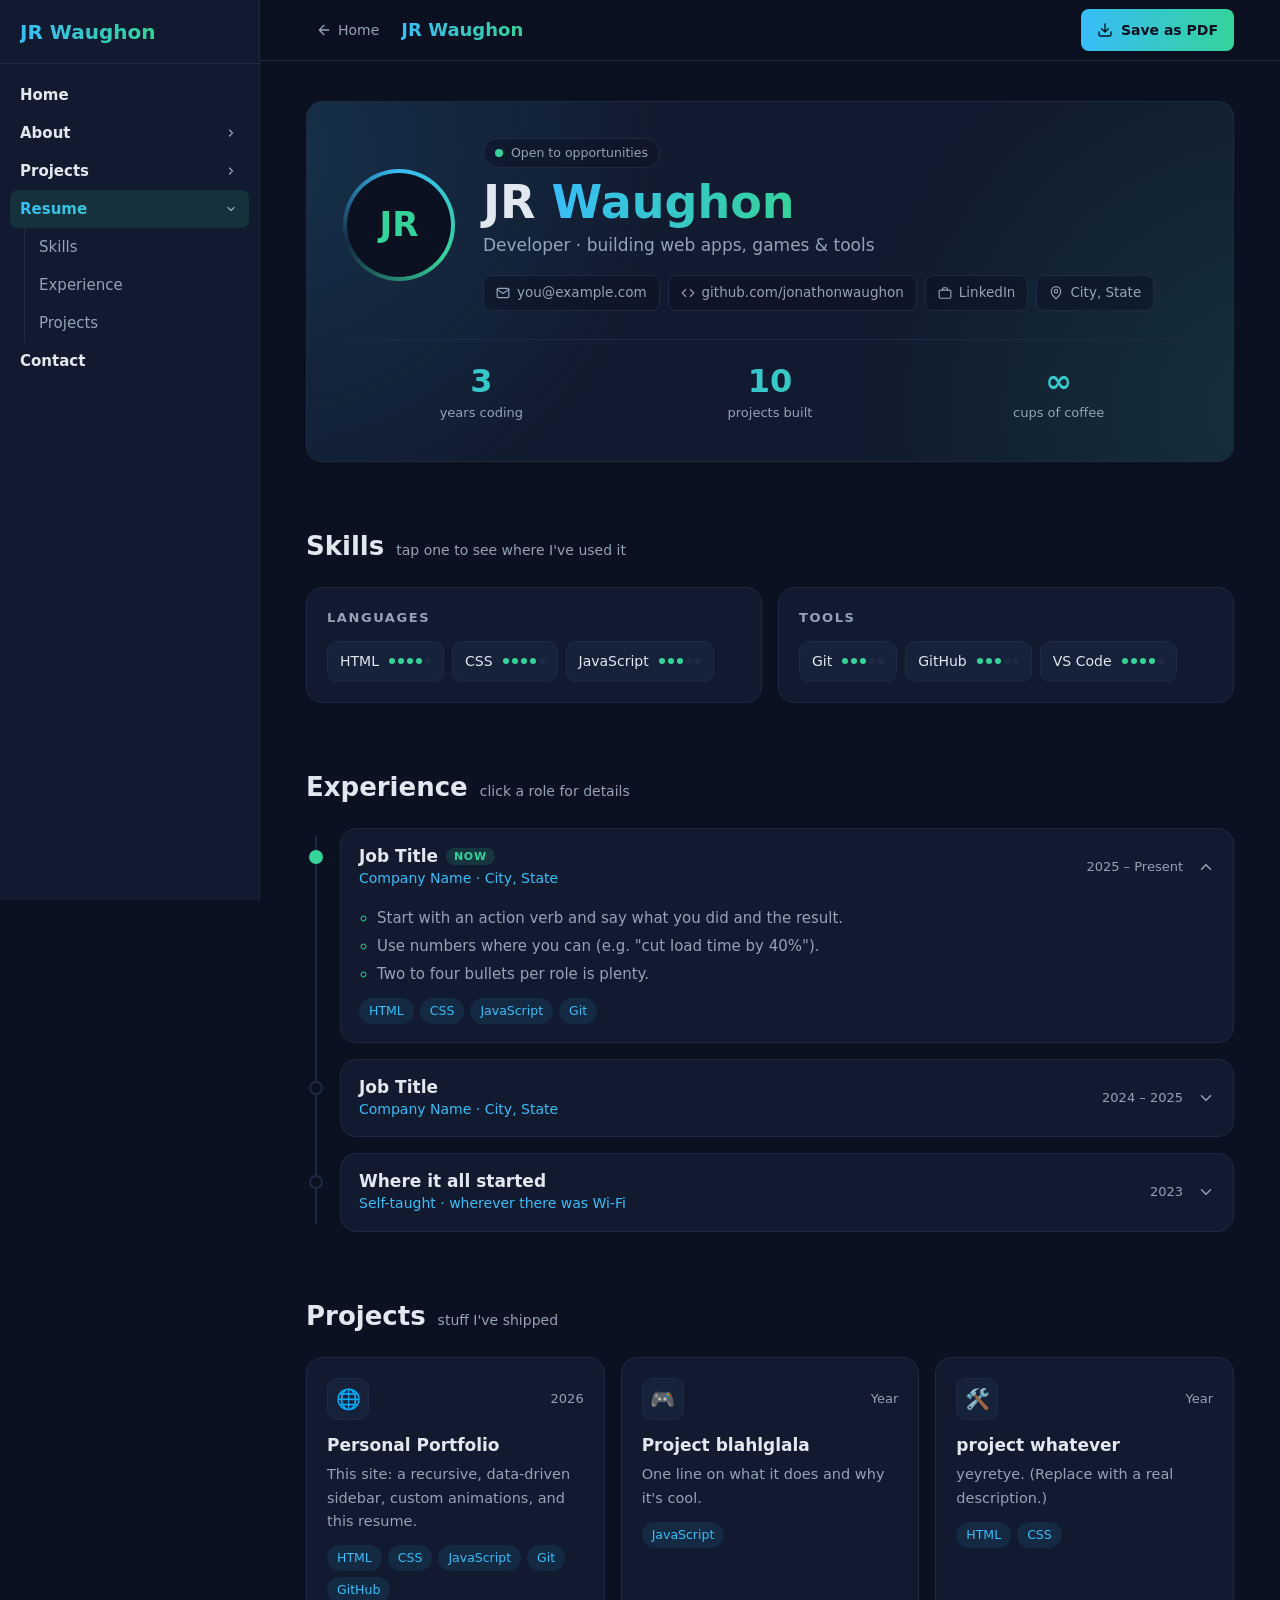
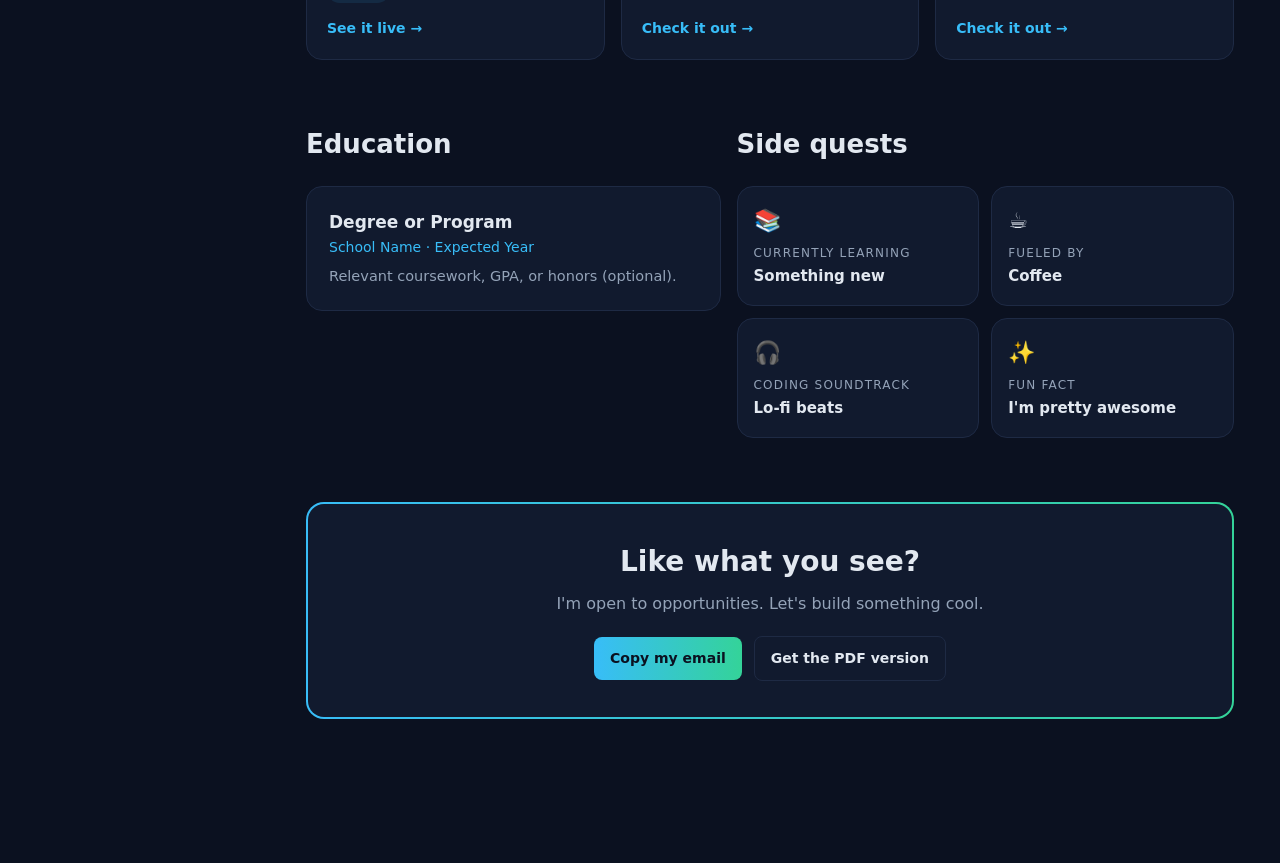
==== commit 9ed3df80: "Portfolio version 0.4 - Big codebase restructure - Added a site-wide sidebar - Implemented a 404 pag" ====
--- a/resume/index.html
+++ b/resume/index.html
@@ -4,397 +4,41 @@
   <meta charset="UTF-8">
   <meta name="viewport" content="width=device-width, initial-scale=1.0">
   <title>Resume | JR Waughon</title>
+  <meta name="description" content="Resume of JR Waughon, analyst and developer: skills, experience, projects, and education.">
+  <meta name="theme-color" content="#0b1120">
+  <link rel="canonical" href="https://jonathonwaughon.github.io/resume/">
+
+  <!-- icons -->
+  <link rel="icon" href="../favicon.svg" type="image/svg+xml">
+  <link rel="icon" href="../assets/favicon-32.png" sizes="32x32" type="image/png">
+  <link rel="apple-touch-icon" href="../assets/apple-touch-icon.png">
+  <link rel="manifest" href="../site.webmanifest">
+
+  <!-- link previews -->
+  <meta property="og:type" content="website">
+  <meta property="og:site_name" content="JR Waughon">
+  <meta property="og:title" content="Resume | JR Waughon">
+  <meta property="og:description" content="Skills, experience, projects, and education. Interactive, with a printable PDF version.">
+  <meta property="og:url" content="https://jonathonwaughon.github.io/resume/">
+  <meta property="og:image" content="https://jonathonwaughon.github.io/assets/og-image.png">
+  <meta property="og:image:width" content="1200">
+  <meta property="og:image:height" content="630">
+  <meta property="og:image:alt" content="JR Waughon: Analyst &amp; Developer, with cute jellyfish in a deep-blue ocean">
+  <meta name="twitter:card" content="summary_large_image">
   <script>document.documentElement.classList.add("js");</script>
-  <style>
-    :root {
-      --bg: #0b1120;
-      --surface: #111a2e;
-      --surface-2: #16213a;
-      --border: #1e2a44;
-      --text: #e2e8f0;
-      --muted: #94a3b8;
-      --blue: #38bdf8;
-      --green: #34d399;
-      --gradient: linear-gradient(90deg, var(--blue), var(--green));
-      --ease-out: cubic-bezier(.2, .8, .2, 1);
-    }
-
-    * { box-sizing: border-box; margin: 0; padding: 0; }
-    html { scroll-behavior: smooth; }
-    body {
-      background: var(--bg);
-      color: var(--text);
-      font-family: system-ui, -apple-system, "Segoe UI", Roboto, sans-serif;
-      line-height: 1.6;
-    }
-    a { color: var(--blue); text-decoration: none; }
-    a:hover { color: var(--green); }
-    button { font: inherit; color: inherit; }
-    .grad {
-      background: var(--gradient);
-      -webkit-background-clip: text; background-clip: text;
-      color: transparent;
-    }
-
-    /* ---------- Toolbar ---------- */
-    .toolbar {
-      position: sticky; top: 0; z-index: 10;
-      background: rgba(11, 17, 32, 0.85);
-      backdrop-filter: blur(8px);
-      border-bottom: 1px solid var(--border);
-    }
-    .toolbar-inner {
-      max-width: 960px; margin: 0 auto; padding: 0 16px;
-      height: 60px; display: flex; align-items: center; gap: 12px;
-    }
-    .back {
-      display: inline-flex; align-items: center; gap: 6px;
-      color: var(--muted); font-size: 14px;
-      padding: 6px 10px; border-radius: 8px;
-      transition: color .15s, background .15s;
-    }
-    .back:hover { color: var(--text); background: rgba(56, 189, 248, 0.08); }
-    .back svg { transition: translate .2s var(--ease-out); }
-    .back:hover svg { translate: -3px 0; }
-    .logo { font-weight: 800; font-size: 18px; }
-
-    .btn {
-      display: inline-flex; align-items: center; gap: 8px;
-      padding: 10px 16px; border-radius: 8px;
-      font-weight: 600; font-size: 14px; cursor: pointer;
-      border: 1px solid transparent;
-      transition: transform .15s, filter .2s, box-shadow .2s, background .2s, border-color .2s;
-    }
-    .btn:hover { transform: translateY(-2px); }
-    .btn:active { transform: scale(.95); transition-duration: .05s; }
-    .btn-primary { background: var(--gradient); color: var(--bg); border: 0; }
-    .btn-primary:hover { color: var(--bg); filter: brightness(1.1); box-shadow: 0 8px 24px -10px rgba(56, 189, 248, 0.6); }
-    .btn-ghost { background: transparent; border-color: var(--border); color: var(--text); }
-    .btn-ghost:hover { border-color: var(--blue); color: var(--text); }
-    .toolbar .btn { margin-left: auto; }
-
-    /* ---------- Layout ---------- */
-    .wrap { max-width: 960px; margin: 0 auto; padding: 40px 16px 80px; }
-    section { margin-bottom: 64px; }
-    .section-head { display: flex; align-items: baseline; gap: 12px; flex-wrap: wrap; margin-bottom: 20px; }
-    .section-head h2 { font-size: 26px; }
-    .section-head small { color: var(--muted); font-size: 14px; }
-
-    .card {
-      background: var(--surface);
-      border: 1px solid var(--border);
-      border-radius: 16px;
-    }
-
-    /* ---------- Intro ---------- */
-    .intro {
-      position: relative; overflow: hidden; isolation: isolate;
-      padding: 36px;
-      display: grid; grid-template-columns: auto 1fr; gap: 28px; align-items: center;
-    }
-    .intro::before {
-      content: ""; position: absolute; inset: -40%; z-index: -1;
-      background:
-        radial-gradient(circle at 20% 30%, rgba(56, 189, 248, 0.14), transparent 30%),
-        radial-gradient(circle at 80% 70%, rgba(52, 211, 153, 0.12), transparent 30%);
-      animation: drift 14s ease-in-out infinite alternate;
-    }
-    .avatar {
-      width: 112px; height: 112px; padding: 4px; border-radius: 50%;
-      background: conic-gradient(var(--blue), var(--green), transparent 70%, var(--blue));
-      animation: spin 6s linear infinite;
-    }
-    .avatar > * {
-      width: 100%; height: 100%; border-radius: 50%; object-fit: cover;
-      display: grid; place-items: center;
-      background: var(--bg); color: var(--green);
-      font-weight: 800; font-size: 34px;
-      animation: spin 6s linear infinite reverse;
-    }
-    .status {
-      display: inline-flex; align-items: center; gap: 8px;
-      padding: 4px 11px; margin-bottom: 10px;
-      border: 1px solid var(--border); border-radius: 999px;
-      background: rgba(11, 17, 32, 0.5);
-      color: var(--muted); font-size: 12.5px;
-    }
-    .dot { width: 8px; height: 8px; border-radius: 50%; background: var(--green); animation: ping 2s ease-out infinite; }
-    .intro h1 { font-size: clamp(32px, 5vw, 46px); line-height: 1.05; }
-    .intro .role { color: var(--muted); font-size: 17px; margin: 6px 0 16px; }
-    .chips { display: flex; flex-wrap: wrap; gap: 8px; }
-    .chip {
-      display: inline-flex; align-items: center; gap: 7px;
-      padding: 6px 12px; border-radius: 8px;
-      border: 1px solid var(--border); background: rgba(11, 17, 32, 0.5);
-      color: var(--muted); font-size: 13.5px; cursor: pointer;
-      transition: color .15s, border-color .15s, transform .15s;
-    }
-    a.chip:hover, button.chip:hover { color: var(--text); border-color: var(--blue); transform: translateY(-2px); }
-    .chip:active { transform: scale(.95); }
-    span.chip { cursor: default; }
-
-    .stats {
-      grid-column: 1 / -1;
-      display: grid; grid-template-columns: repeat(3, 1fr); gap: 12px;
-      padding-top: 24px; border-top: 1px solid var(--border);
-    }
-    .stat { text-align: center; }
-    .stat b { display: block; font-size: 32px; line-height: 1.1; font-variant-numeric: tabular-nums; }
-    .stat span { color: var(--muted); font-size: 13px; }
-
-    /* ---------- Skills ---------- */
-    .skill-groups { display: grid; grid-template-columns: repeat(auto-fit, minmax(260px, 1fr)); gap: 16px; }
-    .skill-group { padding: 20px; }
-    .skill-group h3 { font-size: 13px; text-transform: uppercase; letter-spacing: .12em; color: var(--muted); margin-bottom: 12px; }
-    .skill-list { display: flex; flex-wrap: wrap; gap: 8px; }
-    .skill {
-      display: inline-flex; align-items: center; gap: 10px;
-      padding: 8px 12px; border-radius: 10px;
-      background: var(--surface-2); border: 1px solid var(--border);
-      font-size: 14px; cursor: pointer;
-      transition: border-color .15s, background .15s, transform .15s;
-    }
-    .skill:hover { border-color: var(--blue); transform: translateY(-2px); }
-    .skill:active { transform: scale(.95); }
-    .skill[aria-pressed="true"] { border-color: var(--green); background: rgba(52, 211, 153, 0.12); }
-    .lvl { display: inline-flex; gap: 3px; }
-    .lvl i { width: 6px; height: 6px; border-radius: 50%; background: var(--border); }
-    .lvl i.on { background: var(--green); }
-
-    .filter-note {
-      display: flex; align-items: center; gap: 10px; flex-wrap: wrap;
-      margin-top: 16px; padding: 10px 14px;
-      border-radius: 10px; border: 1px dashed var(--green);
-      background: rgba(52, 211, 153, 0.06);
-      font-size: 14px; color: var(--muted);
-      animation: fadeUp .3s var(--ease-out);
-    }
-    .filter-note[hidden] { display: none; }
-    .filter-note b { color: var(--green); }
-    .filter-note button {
-      margin-left: auto; background: none; border: 0; cursor: pointer;
-      color: var(--blue); font-size: 14px;
-    }
-    .filter-note button:hover { color: var(--green); }
-
-    /* things that can be dimmed by the skill filter */
-    [data-skills] { transition: opacity .3s, filter .3s, border-color .3s, box-shadow .3s; }
-    [data-skills].dim { opacity: .28; filter: grayscale(1); }
-    [data-skills].match .t-card, .proj.match {
-      border-color: var(--green);
-      box-shadow: 0 0 0 3px rgba(52, 211, 153, 0.15);
-    }
-
-    .tags { display: flex; flex-wrap: wrap; gap: 6px; margin-top: 12px; }
-    .tag {
-      padding: 2px 9px; border-radius: 999px;
-      background: rgba(56, 189, 248, 0.1); color: var(--blue);
-      border: 1px solid transparent;
-      font-size: 12.5px; cursor: pointer;
-      transition: background .15s, color .15s, border-color .15s;
-    }
-    .tag:hover { border-color: var(--blue); }
-    .tag.on { background: rgba(52, 211, 153, 0.18); color: var(--green); }
-
-    /* ---------- Experience timeline ---------- */
-    .timeline-wrap { position: relative; }
-    .timeline-wrap::before, .t-progress {
-      content: ""; position: absolute; left: 9px; top: 8px; width: 2px; border-radius: 2px;
-    }
-    .timeline-wrap::before { bottom: 8px; background: var(--border); }
-    .t-progress { height: 0; background: linear-gradient(var(--blue), var(--green)); }
-    .timeline { list-style: none; padding-left: 34px; }
-    .t-item { position: relative; margin-bottom: 16px; }
-    .t-item:last-child { margin-bottom: 0; }
-    .t-dot {
-      position: absolute; left: -31px; top: 22px;
-      width: 14px; height: 14px; border-radius: 50%;
-      background: var(--bg); border: 2px solid var(--border);
-      transition: border-color .3s, background .3s;
-    }
-    .t-item.passed .t-dot { border-color: var(--blue); }
-    .t-item.now .t-dot { background: var(--green); border-color: var(--green); animation: ping 2s ease-out infinite; }
-    .t-card { transition: border-color .2s, box-shadow .2s; }
-    .t-card:hover { border-color: #2b3b5e; }
-    .t-card summary {
-      list-style: none; cursor: pointer;
-      display: flex; align-items: center; gap: 14px;
-      padding: 16px 18px;
-    }
-    .t-card summary::-webkit-details-marker { display: none; }
-    .t-card h3 { font-size: 17px; line-height: 1.3; }
-    .where { color: var(--blue); font-size: 14px; }
-    .date { margin-left: auto; color: var(--muted); font-size: 13px; white-space: nowrap; font-variant-numeric: tabular-nums; }
-    .now-pill {
-      font-size: 11px; font-weight: 700; letter-spacing: .06em; text-transform: uppercase;
-      padding: 2px 8px; border-radius: 999px; margin-left: 8px;
-      background: rgba(52, 211, 153, 0.15); color: var(--green); vertical-align: 2px;
-    }
-    .chev { flex: none; color: var(--muted); transition: transform .25s var(--ease-out); }
-    details[open] .chev { transform: rotate(180deg); }
-    .t-body { padding: 0 18px 18px; }
-    details[open] .t-body { animation: fadeUp .35s var(--ease-out); }
-    .t-body ul { padding-left: 18px; color: var(--muted); font-size: 15px; }
-    .t-body li { margin-bottom: 4px; }
-    .t-body li::marker { color: var(--green); }
-
-    /* ---------- Projects ---------- */
-    .proj-grid { display: grid; grid-template-columns: repeat(auto-fit, minmax(260px, 1fr)); gap: 16px; }
-    .proj {
-      display: flex; flex-direction: column;
-      padding: 20px;
-      transition: transform .2s, border-color .2s, box-shadow .2s, opacity .3s, filter .3s;
-    }
-    .proj:hover { transform: translateY(-4px); border-color: var(--blue); }
-    .proj-top { display: flex; justify-content: space-between; align-items: center; margin-bottom: 12px; }
-    .proj-icon {
-      width: 42px; height: 42px; border-radius: 10px;
-      display: grid; place-items: center; font-size: 20px;
-      background: var(--surface-2); border: 1px solid var(--border);
-      transition: transform .3s var(--ease-out);
-    }
-    .proj:hover .proj-icon { transform: rotate(-8deg) scale(1.08); }
-    .year { color: var(--muted); font-size: 13px; }
-    .proj h3 { font-size: 17px; margin-bottom: 4px; }
-    .proj p { color: var(--muted); font-size: 14.5px; }
-    .proj .tags { margin-bottom: 14px; }
-    .proj-link { margin-top: auto; font-size: 14px; font-weight: 600; }
-    .proj-link span { display: inline-block; transition: translate .2s var(--ease-out); }
-    .proj:hover .proj-link span { translate: 4px 0; }
-
-    /* ---------- Education + side quests ---------- */
-    .duo { display: grid; grid-template-columns: 1fr 1.2fr; gap: 16px; align-items: start; }
-    .edu { padding: 22px; }
-    .edu h3 { font-size: 17px; }
-    .edu p { color: var(--muted); font-size: 14.5px; margin-top: 6px; }
-    .quests { display: grid; grid-template-columns: 1fr 1fr; gap: 12px; }
-    .quest {
-      padding: 16px;
-      transition: transform .25s var(--ease-out), border-color .2s;
-    }
-    .quest:nth-child(odd):hover  { transform: rotate(-1.5deg) translateY(-3px); border-color: var(--blue); }
-    .quest:nth-child(even):hover { transform: rotate(1.5deg) translateY(-3px); border-color: var(--green); }
-    .quest .q-emoji { font-size: 22px; }
-    .quest small { display: block; color: var(--muted); font-size: 12px; text-transform: uppercase; letter-spacing: .1em; margin-top: 6px; }
-    .quest strong { font-size: 15px; }
-
-    /* ---------- CTA ---------- */
-    .cta {
-      position: relative; padding: 2px; border-radius: 18px;
-      background: var(--gradient);
-    }
-    .cta-inner {
-      border-radius: 16px; background: var(--surface);
-      padding: 36px 28px; text-align: center;
-    }
-    .cta h2 { font-size: 28px; margin-bottom: 6px; }
-    .cta p { color: var(--muted); margin-bottom: 20px; }
-    .cta .row { display: flex; justify-content: center; flex-wrap: wrap; gap: 12px; }
-
-    /* ---------- Toast ---------- */
-    .toast {
-      position: fixed; left: 50%; bottom: 24px; z-index: 30;
-      translate: -50% 20px; opacity: 0; pointer-events: none;
-      padding: 10px 18px; border-radius: 10px;
-      background: var(--surface-2); border: 1px solid var(--green);
-      color: var(--text); font-size: 14px;
-      box-shadow: 0 16px 40px -16px rgba(0, 0, 0, 0.8);
-      transition: opacity .25s, translate .25s var(--ease-out);
-    }
-    .toast.show { opacity: 1; translate: -50% 0; }
-
-    /* ---------- Animations ---------- */
-    @keyframes fadeUp { from { opacity: 0; translate: 0 14px; } }
-    @keyframes spin { to { transform: rotate(360deg); } }
-    @keyframes drift { from { transform: translate(-4%, -3%); } to { transform: translate(4%, 3%) rotate(6deg); } }
-    @keyframes ping {
-      0% { box-shadow: 0 0 0 0 rgba(52, 211, 153, 0.6); }
-      70%, 100% { box-shadow: 0 0 0 8px rgba(52, 211, 153, 0); }
-    }
-    .js .intro { animation: fadeUp .8s var(--ease-out) .1s backwards; }
-    .js .reveal {
-      opacity: 0; translate: 0 22px;
-      transition: opacity .6s ease var(--d, 0ms), translate .6s var(--ease-out) var(--d, 0ms),
-                  transform .2s, border-color .2s, box-shadow .2s, filter .3s;
-    }
-    .js .reveal.in { opacity: 1; translate: none; }
-    .js .reveal.in.dim { opacity: .28; }
-
-    /* ---------- Small screens ---------- */
-    @media (max-width: 720px) {
-      .wrap { padding-top: 24px; }
-      .intro { grid-template-columns: 1fr; padding: 26px 22px; text-align: left; gap: 18px; }
-      .avatar { width: 84px; height: 84px; }
-      .avatar > * { font-size: 26px; }
-      .stat b { font-size: 26px; }
-      .duo { grid-template-columns: 1fr; }
-      .t-card summary { flex-wrap: wrap; gap: 4px 12px; }
-      .t-card summary > div { flex: 1 1 100%; order: 1; }
-      .date { margin-left: 0; order: 2; }
-      .chev { margin-left: auto; order: 3; }
-      .logo { display: none; }
-    }
-    @media (prefers-reduced-motion: reduce) {
-      html { scroll-behavior: auto; }
-      *, *::before, *::after { animation: none !important; transition: none !important; }
-      .js .reveal { opacity: 1; translate: none; }
-    }
-
-    /* =========================================================
-       PRINT / SAVE AS PDF: a plain, traditional resume.
-       The fun stuff is hidden and every job is expanded.
-       ========================================================= */
-    @page { size: letter; margin: 0.5in; }
-    @media print {
-      :root {
-        --bg: #fff; --surface: #fff; --surface-2: #fff; --border: #e2e8f0;
-        --text: #0f172a; --muted: #475569; --blue: #0369a1; --green: #047857;
-      }
-      html, body { background: #fff; font-size: 12.5px; }
-      *, *::before, *::after { animation: none !important; transition: none !important; box-shadow: none !important; }
-      .toolbar, .toast, .filter-note, .skill-hint, .cta, .quests-wrap, .stats, .avatar,
-      .status, .chev, .proj-link, .proj-icon, .t-progress, .t-dot, .timeline-wrap::before,
-      .intro::before { display: none !important; }
-      .reveal, [data-skills] { opacity: 1 !important; translate: none !important; filter: none !important; }
-      .grad { background: none; color: var(--text); }
-      .wrap { padding: 0; max-width: none; }
-      section { margin-bottom: 18px; }
-      .section-head { margin-bottom: 8px; border-bottom: 2px solid var(--border); padding-bottom: 4px; }
-      .section-head h2 { font-size: 15px; text-transform: uppercase; letter-spacing: .1em; color: var(--blue); }
-      .card { border: 0; border-radius: 0; }
-      .intro { display: block; padding: 0 0 12px; overflow: visible; }
-      .intro h1 { font-size: 28px; }
-      .intro .role { margin: 2px 0 8px; }
-      .chip { border: 0; padding: 0 14px 0 0; background: none; color: var(--muted); }
-      .skill-groups { display: block; }
-      .skill-group { padding: 0; margin-bottom: 6px; }
-      .skill-group h3 { display: inline; margin-right: 8px; }
-      .skill-list { display: inline; }
-      .skill { display: inline; border: 0; padding: 0; background: none; }
-      .skill:not(:last-child)::after { content: ","; }
-      .lvl { display: none; }
-      .timeline { padding-left: 0; }
-      .t-item { margin-bottom: 10px; break-inside: avoid; }
-      .t-card summary { padding: 0; }
-      .t-body { padding: 2px 0 0; }
-      .t-body ul { font-size: 12.5px; }
-      .now-pill { background: none; padding: 0; }
-      .tags { display: none; }
-      .proj-grid { display: block; }
-      .proj { padding: 0; margin-bottom: 8px; break-inside: avoid; }
-      .proj-top { display: none; }
-      .proj h3 { display: inline; font-size: 13.5px; }
-      .proj h3::after { content: " · " attr(data-year); color: var(--muted); font-weight: 400; }
-      .proj p { display: inline; margin-left: 6px; font-size: 12.5px; }
-      .duo { display: block; }
-      .edu { padding: 0; }
-    }
-  </style>
+  <link rel="stylesheet" href="../css/resume.css">
+  <link rel="stylesheet" href="../css/sidebar.css">
 </head>
-<body>
+<!-- data-root = path from this page to the site root (used by the shared sidebar) -->
+<body class="has-sidebar" data-root="../">
+
+  <a class="skip-link" href="#main">Skip to content</a>
 
   <header class="toolbar">
     <div class="toolbar-inner">
+      <button class="menu-btn nav-toggle-mobile" type="button" data-nav-toggle aria-label="Open navigation">
+        <svg width="18" height="18" viewBox="0 0 24 24" fill="none" stroke="currentColor" stroke-width="2" stroke-linecap="round"><path d="M3 6h18M3 12h18M3 18h18"/></svg>
+      </button>
       <a class="back" href="../">
         <svg width="16" height="16" viewBox="0 0 24 24" fill="none" stroke="currentColor" stroke-width="2" stroke-linecap="round" stroke-linejoin="round"><path d="M19 12H5M12 19l-7-7 7-7"/></svg>
         Home
@@ -413,7 +57,7 @@
          skill buttons (use the same keys as the data-skill values).
        - Copy a <li class="t-item"> or <article class="proj"> to add more.
        ========================================================= -->
-  <main class="wrap">
+  <main class="wrap" id="main">
 
     <!-- Intro -->
     <section class="card intro">
@@ -547,21 +191,21 @@
       <div class="section-head"><h2>Projects</h2><small>stuff I've shipped</small></div>
       <div class="proj-grid">
         <article class="card proj reveal" data-skills="html,css,js,git,github">
-          <div class="proj-top"><span class="proj-icon">🌐</span><span class="year">2026</span></div>
+          <div class="proj-top"><span class="proj-icon" aria-hidden="true">🌐</span><span class="year">2026</span></div>
           <h3 data-year="2026">Personal Portfolio</h3>
           <p>This site: a recursive, data-driven sidebar, custom animations, and this resume.</p>
           <div class="tags"></div>
           <a class="proj-link" href="../">See it live <span>→</span></a>
         </article>
         <article class="card proj reveal" style="--d:90ms" data-skills="js">
-          <div class="proj-top"><span class="proj-icon">🎮</span><span class="year">Year</span></div>
+          <div class="proj-top"><span class="proj-icon" aria-hidden="true">🎮</span><span class="year">Year</span></div>
           <h3 data-year="Year">Project blahlglala</h3>
           <p>One line on what it does and why it's cool.</p>
           <div class="tags"></div>
           <a class="proj-link" href="#">Check it out <span>→</span></a>
         </article>
         <article class="card proj reveal" style="--d:180ms" data-skills="html,css">
-          <div class="proj-top"><span class="proj-icon">🛠️</span><span class="year">Year</span></div>
+          <div class="proj-top"><span class="proj-icon" aria-hidden="true">🛠️</span><span class="year">Year</span></div>
           <h3 data-year="Year">project whatever</h3>
           <p>yeyretye. (Replace with a real description.)</p>
           <div class="tags"></div>
@@ -583,10 +227,10 @@
       <div class="quests-wrap">
         <div class="section-head"><h2>Side quests</h2></div>
         <div class="quests">
-          <div class="card quest reveal"><span class="q-emoji">📚</span><small>Currently learning</small><strong>Something new</strong></div>
-          <div class="card quest reveal" style="--d:70ms"><span class="q-emoji">☕</span><small>Fueled by</small><strong>Coffee</strong></div>
-          <div class="card quest reveal" style="--d:140ms"><span class="q-emoji">🎧</span><small>Coding soundtrack</small><strong>Lo-fi beats</strong></div>
-          <div class="card quest reveal" style="--d:210ms"><span class="q-emoji">✨</span><small>Fun fact</small><strong>I'm pretty awesome</strong></div>
+          <div class="card quest reveal"><span class="q-emoji" aria-hidden="true">📚</span><small>Currently learning</small><strong>Something new</strong></div>
+          <div class="card quest reveal" style="--d:70ms"><span class="q-emoji" aria-hidden="true">☕</span><small>Fueled by</small><strong>Coffee</strong></div>
+          <div class="card quest reveal" style="--d:140ms"><span class="q-emoji" aria-hidden="true">🎧</span><small>Coding soundtrack</small><strong>Lo-fi beats</strong></div>
+          <div class="card quest reveal" style="--d:210ms"><span class="q-emoji" aria-hidden="true">✨</span><small>Fun fact</small><strong>I'm pretty awesome</strong></div>
         </div>
       </div>
     </section>
@@ -606,140 +250,8 @@
 
   <div class="toast" id="toast" role="status" aria-live="polite"></div>
 
-  <script>
-    const reduceMotion = window.matchMedia("(prefers-reduced-motion: reduce)").matches;
-    const $$ = (sel, root = document) => [...root.querySelectorAll(sel)];
-
-    /* ---------- Skill level dots + labels ---------- */
-    const skillNames = {};
-    $$(".skill").forEach((btn) => {
-      skillNames[btn.dataset.skill] = btn.textContent.trim();
-      btn.setAttribute("aria-pressed", "false");
-      const lvl = document.createElement("span");
-      lvl.className = "lvl";
-      lvl.setAttribute("aria-label", `${btn.dataset.level} out of 5`);
-      for (let i = 1; i <= 5; i++) {
-        const d = document.createElement("i");
-        if (i <= +btn.dataset.level) d.className = "on";
-        lvl.appendChild(d);
-      }
-      btn.appendChild(lvl);
-    });
-
-    /* ---------- Auto tags on jobs & projects (from data-skills) ---------- */
-    $$("[data-skills]").forEach((item) => {
-      const box = item.querySelector(".tags");
-      if (!box) return;
-      item.dataset.skills.split(",").forEach((key) => {
-        const t = document.createElement("button");
-        t.type = "button";
-        t.className = "tag";
-        t.dataset.skill = key.trim();
-        t.textContent = skillNames[key.trim()] || key.trim();
-        box.appendChild(t);
-      });
-    });
-
-    /* ---------- Skill filter: highlight where a skill was used ---------- */
-    let activeSkill = null;
-    const note = document.getElementById("filterNote");
-
-    function setFilter(skill) {
-      activeSkill = activeSkill === skill ? null : skill;
-      $$(".skill").forEach((b) => b.setAttribute("aria-pressed", b.dataset.skill === activeSkill));
-      $$(".tag").forEach((t) => t.classList.toggle("on", t.dataset.skill === activeSkill));
-      $$("[data-skills]").forEach((item) => {
-        const has = activeSkill && item.dataset.skills.split(",").map((s) => s.trim()).includes(activeSkill);
-        item.classList.toggle("match", !!has);
-        item.classList.toggle("dim", !!activeSkill && !has);
-        // open matching jobs so you can see the details
-        if (has) { const d = item.querySelector("details"); if (d) d.open = true; }
-      });
-      note.hidden = !activeSkill;
-      if (activeSkill) document.getElementById("filterName").textContent = skillNames[activeSkill] || activeSkill;
-    }
-
-    document.addEventListener("click", (e) => {
-      const el = e.target.closest(".skill, .tag");
-      if (!el) return;
-      e.preventDefault(); // tags sit inside <summary>-adjacent areas; don't toggle anything else
-      setFilter(el.dataset.skill);
-    });
-    document.getElementById("filterClear").addEventListener("click", () => setFilter(activeSkill));
-
-    /* ---------- Copy email + toast ---------- */
-    const toast = document.getElementById("toast");
-    let toastTimer;
-    function showToast(msg) {
-      toast.textContent = msg;
-      toast.classList.add("show");
-      clearTimeout(toastTimer);
-      toastTimer = setTimeout(() => toast.classList.remove("show"), 2000);
-    }
-    $$("[data-copy]").forEach((btn) => btn.addEventListener("click", async () => {
-      const text = btn.dataset.copy;
-      try {
-        await navigator.clipboard.writeText(text);
-        showToast("📋 Email copied!");
-      } catch {
-        window.location.href = "mailto:" + text; // clipboard blocked: open mail app instead
-      }
-    }));
-
-    /* ---------- Print: expand every job first, restore after ---------- */
-    let openState = [];
-    window.addEventListener("beforeprint", () => {
-      openState = $$("details").map((d) => d.open);
-      $$("details").forEach((d) => (d.open = true));
-    });
-    window.addEventListener("afterprint", () => {
-      $$("details").forEach((d, i) => (d.open = openState[i]));
-    });
-    $$("[data-print]").forEach((b) => b.addEventListener("click", () => window.print()));
-
-    /* ---------- Stat counters ---------- */
-    $$("[data-count]").forEach((el) => {
-      const target = +el.dataset.count;
-      if (reduceMotion || !target) return;
-      const start = performance.now() + 500, dur = 1200;
-      el.textContent = "0";
-      const tick = (now) => {
-        const p = Math.min(Math.max((now - start) / dur, 0), 1);
-        el.textContent = Math.round(target * (1 - Math.pow(1 - p, 3)));
-        if (p < 1) requestAnimationFrame(tick);
-      };
-      requestAnimationFrame(tick);
-    });
-
-    /* ---------- Scroll reveal ---------- */
-    const reveals = $$(".reveal");
-    if ("IntersectionObserver" in window && !reduceMotion) {
-      const io = new IntersectionObserver((entries) => entries.forEach((en) => {
-        if (en.isIntersecting) { en.target.classList.add("in"); io.unobserve(en.target); }
-      }), { threshold: 0.12, rootMargin: "0px 0px -40px 0px" });
-      reveals.forEach((el) => io.observe(el));
-    } else {
-      reveals.forEach((el) => el.classList.add("in"));
-    }
-
-    /* ---------- Timeline line draws as you scroll ---------- */
-    const tWrap = document.querySelector(".timeline-wrap");
-    const tProg = document.getElementById("tProgress");
-    const tItems = $$(".t-item");
-    function drawTimeline() {
-      const r = tWrap.getBoundingClientRect();
-      const h = Math.min(Math.max(window.innerHeight * 0.65 - r.top, 0), r.height - 16);
-      tProg.style.height = h + "px";
-      tItems.forEach((li) => li.classList.toggle("passed", li.offsetTop + 22 <= h));
-    }
-    let ticking = false;
-    const onScroll = () => {
-      if (!ticking) { ticking = true; requestAnimationFrame(() => { drawTimeline(); ticking = false; }); }
-    };
-    window.addEventListener("scroll", onScroll, { passive: true });
-    window.addEventListener("resize", onScroll);
-    tWrap.addEventListener("toggle", onScroll, true); // expanding a job changes the height
-    drawTimeline();
-  </script>
+  <script src="../js/nav.js"></script>
+  <script src="../js/sidebar.js"></script>
+  <script src="../js/resume.js"></script>
 </body>
 </html>
--- a/css/resume.css
+++ b/css/resume.css
@@ -0,0 +1,399 @@
+:root {
+  --bg: #0b1120;
+  --surface: #111a2e;
+  --surface-2: #16213a;
+  --border: #1e2a44;
+  --text: #e2e8f0;
+  --muted: #94a3b8;
+  --blue: #38bdf8;
+  --green: #34d399;
+  --gradient: linear-gradient(90deg, var(--blue), var(--green));
+  --ease-out: cubic-bezier(.2, .8, .2, 1);
+}
+
+* { box-sizing: border-box; margin: 0; padding: 0; }
+html { scroll-behavior: smooth; }
+body {
+  background: var(--bg);
+  color: var(--text);
+  font-family: system-ui, -apple-system, "Segoe UI", Roboto, sans-serif;
+  line-height: 1.6;
+}
+a { color: var(--blue); text-decoration: none; }
+a:hover { color: var(--green); }
+button { font: inherit; color: inherit; }
+
+/* ---------- accessibility helpers ---------- */
+.sr-only {
+  position: absolute; width: 1px; height: 1px; padding: 0; margin: -1px;
+  overflow: hidden; clip: rect(0, 0, 0, 0); white-space: nowrap; border: 0;
+}
+.skip-link {
+  position: fixed; left: 12px; top: 12px; z-index: 100;
+  padding: 10px 16px; border-radius: 8px;
+  background: var(--gradient); color: var(--bg); font-weight: 700;
+  transform: translateY(-160%); transition: transform .2s;
+}
+.skip-link:focus { transform: none; color: var(--bg); }
+:focus-visible { outline: 2px solid var(--blue); outline-offset: 2px; }
+main:focus { outline: none; }
+.grad {
+  background: var(--gradient);
+  -webkit-background-clip: text; background-clip: text;
+  color: transparent;
+}
+
+/* ---------- Toolbar ---------- */
+.toolbar {
+  position: sticky; top: 0; z-index: 10;
+  background: rgba(11, 17, 32, 0.85);
+  backdrop-filter: blur(8px);
+  border-bottom: 1px solid var(--border);
+}
+.toolbar-inner {
+  max-width: 960px; margin: 0 auto; padding: 0 16px;
+  height: 60px; display: flex; align-items: center; gap: 12px;
+}
+.back {
+  display: inline-flex; align-items: center; gap: 6px;
+  color: var(--muted); font-size: 14px;
+  padding: 6px 10px; border-radius: 8px;
+  transition: color .15s, background .15s;
+}
+.back:hover { color: var(--text); background: rgba(56, 189, 248, 0.08); }
+.back svg { transition: translate .2s var(--ease-out); }
+.back:hover svg { translate: -3px 0; }
+.logo { font-weight: 800; font-size: 18px; }
+
+.btn {
+  display: inline-flex; align-items: center; gap: 8px;
+  padding: 10px 16px; border-radius: 8px;
+  font-weight: 600; font-size: 14px; cursor: pointer;
+  border: 1px solid transparent;
+  transition: transform .15s, filter .2s, box-shadow .2s, background .2s, border-color .2s;
+}
+.btn:hover { transform: translateY(-2px); }
+.btn:active { transform: scale(.95); transition-duration: .05s; }
+.btn-primary { background: var(--gradient); color: var(--bg); border: 0; }
+.btn-primary:hover { color: var(--bg); filter: brightness(1.1); box-shadow: 0 8px 24px -10px rgba(56, 189, 248, 0.6); }
+.btn-ghost { background: transparent; border-color: var(--border); color: var(--text); }
+.btn-ghost:hover { border-color: var(--blue); color: var(--text); }
+.toolbar .btn { margin-left: auto; }
+
+/* ---------- Layout ---------- */
+.wrap { max-width: 960px; margin: 0 auto; padding: 40px 16px 80px; }
+section { margin-bottom: 64px; }
+[id] { scroll-margin-top: 80px; } /* clear the sticky toolbar when jumping to a section */
+.section-head { display: flex; align-items: baseline; gap: 12px; flex-wrap: wrap; margin-bottom: 20px; }
+.section-head h2 { font-size: 26px; }
+.section-head small { color: var(--muted); font-size: 14px; }
+
+.card {
+  background: var(--surface);
+  border: 1px solid var(--border);
+  border-radius: 16px;
+}
+
+/* ---------- Intro ---------- */
+.intro {
+  position: relative; overflow: hidden; isolation: isolate;
+  padding: 36px;
+  display: grid; grid-template-columns: auto 1fr; gap: 28px; align-items: center;
+}
+.intro::before {
+  content: ""; position: absolute; inset: -40%; z-index: -1;
+  background:
+    radial-gradient(circle at 20% 30%, rgba(56, 189, 248, 0.14), transparent 30%),
+    radial-gradient(circle at 80% 70%, rgba(52, 211, 153, 0.12), transparent 30%);
+  animation: drift 14s ease-in-out infinite alternate;
+}
+.avatar {
+  width: 112px; height: 112px; padding: 4px; border-radius: 50%;
+  background: conic-gradient(var(--blue), var(--green), transparent 70%, var(--blue));
+  animation: spin 6s linear infinite;
+}
+.avatar > * {
+  width: 100%; height: 100%; border-radius: 50%; object-fit: cover;
+  display: grid; place-items: center;
+  background: var(--bg); color: var(--green);
+  font-weight: 800; font-size: 34px;
+  animation: spin 6s linear infinite reverse;
+}
+.status {
+  display: inline-flex; align-items: center; gap: 8px;
+  padding: 4px 11px; margin-bottom: 10px;
+  border: 1px solid var(--border); border-radius: 999px;
+  background: rgba(11, 17, 32, 0.5);
+  color: var(--muted); font-size: 12.5px;
+}
+.dot { width: 8px; height: 8px; border-radius: 50%; background: var(--green); animation: ping 2s ease-out infinite; }
+.intro h1 { font-size: clamp(32px, 5vw, 46px); line-height: 1.05; }
+.intro .role { color: var(--muted); font-size: 17px; margin: 6px 0 16px; }
+.chips { display: flex; flex-wrap: wrap; gap: 8px; }
+.chip {
+  display: inline-flex; align-items: center; gap: 7px;
+  padding: 6px 12px; border-radius: 8px;
+  border: 1px solid var(--border); background: rgba(11, 17, 32, 0.5);
+  color: var(--muted); font-size: 13.5px; cursor: pointer;
+  transition: color .15s, border-color .15s, transform .15s;
+}
+a.chip:hover, button.chip:hover { color: var(--text); border-color: var(--blue); transform: translateY(-2px); }
+.chip:active { transform: scale(.95); }
+span.chip { cursor: default; }
+
+.stats {
+  grid-column: 1 / -1;
+  display: grid; grid-template-columns: repeat(3, 1fr); gap: 12px;
+  padding-top: 24px; border-top: 1px solid var(--border);
+}
+.stat { text-align: center; }
+.stat b { display: block; font-size: 32px; line-height: 1.1; font-variant-numeric: tabular-nums; }
+.stat span { color: var(--muted); font-size: 13px; }
+
+/* ---------- Skills ---------- */
+.skill-groups { display: grid; grid-template-columns: repeat(auto-fit, minmax(260px, 1fr)); gap: 16px; }
+.skill-group { padding: 20px; }
+.skill-group h3 { font-size: 13px; text-transform: uppercase; letter-spacing: .12em; color: var(--muted); margin-bottom: 12px; }
+.skill-list { display: flex; flex-wrap: wrap; gap: 8px; }
+.skill {
+  display: inline-flex; align-items: center; gap: 10px;
+  padding: 8px 12px; border-radius: 10px;
+  background: var(--surface-2); border: 1px solid var(--border);
+  font-size: 14px; cursor: pointer;
+  transition: border-color .15s, background .15s, transform .15s;
+}
+.skill:hover { border-color: var(--blue); transform: translateY(-2px); }
+.skill:active { transform: scale(.95); }
+.skill[aria-pressed="true"] { border-color: var(--green); background: rgba(52, 211, 153, 0.12); }
+.lvl { display: inline-flex; gap: 3px; }
+.lvl i { width: 6px; height: 6px; border-radius: 50%; background: var(--border); }
+.lvl i.on { background: var(--green); }
+
+.filter-note {
+  display: flex; align-items: center; gap: 10px; flex-wrap: wrap;
+  margin-top: 16px; padding: 10px 14px;
+  border-radius: 10px; border: 1px dashed var(--green);
+  background: rgba(52, 211, 153, 0.06);
+  font-size: 14px; color: var(--muted);
+  animation: fadeUp .3s var(--ease-out);
+}
+.filter-note[hidden] { display: none; }
+.filter-note b { color: var(--green); }
+.filter-note button {
+  margin-left: auto; background: none; border: 0; cursor: pointer;
+  color: var(--blue); font-size: 14px;
+}
+.filter-note button:hover { color: var(--green); }
+
+/* things that can be dimmed by the skill filter */
+[data-skills] { transition: opacity .3s, filter .3s, border-color .3s, box-shadow .3s; }
+[data-skills].dim { opacity: .28; filter: grayscale(1); }
+[data-skills].match .t-card, .proj.match {
+  border-color: var(--green);
+  box-shadow: 0 0 0 3px rgba(52, 211, 153, 0.15);
+}
+
+.tags { display: flex; flex-wrap: wrap; gap: 6px; margin-top: 12px; }
+.tag {
+  padding: 2px 9px; border-radius: 999px;
+  background: rgba(56, 189, 248, 0.1); color: var(--blue);
+  border: 1px solid transparent;
+  font-size: 12.5px; cursor: pointer;
+  transition: background .15s, color .15s, border-color .15s;
+}
+.tag:hover { border-color: var(--blue); }
+.tag.on { background: rgba(52, 211, 153, 0.18); color: var(--green); }
+
+/* ---------- Experience timeline ---------- */
+.timeline-wrap { position: relative; }
+.timeline-wrap::before, .t-progress {
+  content: ""; position: absolute; left: 9px; top: 8px; width: 2px; border-radius: 2px;
+}
+.timeline-wrap::before { bottom: 8px; background: var(--border); }
+.t-progress { height: 0; background: linear-gradient(var(--blue), var(--green)); }
+.timeline { list-style: none; padding-left: 34px; }
+.t-item { position: relative; margin-bottom: 16px; }
+.t-item:last-child { margin-bottom: 0; }
+.t-dot {
+  position: absolute; left: -31px; top: 22px;
+  width: 14px; height: 14px; border-radius: 50%;
+  background: var(--bg); border: 2px solid var(--border);
+  transition: border-color .3s, background .3s;
+}
+.t-item.passed .t-dot { border-color: var(--blue); }
+.t-item.now .t-dot { background: var(--green); border-color: var(--green); animation: ping 2s ease-out infinite; }
+.t-card { transition: border-color .2s, box-shadow .2s; }
+.t-card:hover { border-color: #2b3b5e; }
+.t-card summary {
+  list-style: none; cursor: pointer;
+  display: flex; align-items: center; gap: 14px;
+  padding: 16px 18px;
+}
+.t-card summary::-webkit-details-marker { display: none; }
+.t-card h3 { font-size: 17px; line-height: 1.3; }
+.where { color: var(--blue); font-size: 14px; }
+.date { margin-left: auto; color: var(--muted); font-size: 13px; white-space: nowrap; font-variant-numeric: tabular-nums; }
+.now-pill {
+  font-size: 11px; font-weight: 700; letter-spacing: .06em; text-transform: uppercase;
+  padding: 2px 8px; border-radius: 999px; margin-left: 8px;
+  background: rgba(52, 211, 153, 0.15); color: var(--green); vertical-align: 2px;
+}
+.chev { flex: none; color: var(--muted); transition: transform .25s var(--ease-out); }
+details[open] .chev { transform: rotate(180deg); }
+.t-body { padding: 0 18px 18px; }
+details[open] .t-body { animation: fadeUp .35s var(--ease-out); }
+.t-body ul { padding-left: 18px; color: var(--muted); font-size: 15px; }
+.t-body li { margin-bottom: 4px; }
+.t-body li::marker { color: var(--green); }
+
+/* ---------- Projects ---------- */
+.proj-grid { display: grid; grid-template-columns: repeat(auto-fit, minmax(260px, 1fr)); gap: 16px; }
+.proj {
+  display: flex; flex-direction: column;
+  padding: 20px;
+  transition: transform .2s, border-color .2s, box-shadow .2s, opacity .3s, filter .3s;
+}
+.proj:hover { transform: translateY(-4px); border-color: var(--blue); }
+.proj-top { display: flex; justify-content: space-between; align-items: center; margin-bottom: 12px; }
+.proj-icon {
+  width: 42px; height: 42px; border-radius: 10px;
+  display: grid; place-items: center; font-size: 20px;
+  background: var(--surface-2); border: 1px solid var(--border);
+  transition: transform .3s var(--ease-out);
+}
+.proj:hover .proj-icon { transform: rotate(-8deg) scale(1.08); }
+.year { color: var(--muted); font-size: 13px; }
+.proj h3 { font-size: 17px; margin-bottom: 4px; }
+.proj p { color: var(--muted); font-size: 14.5px; }
+.proj .tags { margin-bottom: 14px; }
+.proj-link { margin-top: auto; font-size: 14px; font-weight: 600; }
+.proj-link span { display: inline-block; transition: translate .2s var(--ease-out); }
+.proj:hover .proj-link span { translate: 4px 0; }
+
+/* ---------- Education + side quests ---------- */
+.duo { display: grid; grid-template-columns: 1fr 1.2fr; gap: 16px; align-items: start; }
+.edu { padding: 22px; }
+.edu h3 { font-size: 17px; }
+.edu p { color: var(--muted); font-size: 14.5px; margin-top: 6px; }
+.quests { display: grid; grid-template-columns: 1fr 1fr; gap: 12px; }
+.quest {
+  padding: 16px;
+  transition: transform .25s var(--ease-out), border-color .2s;
+}
+.quest:nth-child(odd):hover  { transform: rotate(-1.5deg) translateY(-3px); border-color: var(--blue); }
+.quest:nth-child(even):hover { transform: rotate(1.5deg) translateY(-3px); border-color: var(--green); }
+.quest .q-emoji { font-size: 22px; }
+.quest small { display: block; color: var(--muted); font-size: 12px; text-transform: uppercase; letter-spacing: .1em; margin-top: 6px; }
+.quest strong { font-size: 15px; }
+
+/* ---------- CTA ---------- */
+.cta {
+  position: relative; padding: 2px; border-radius: 18px;
+  background: var(--gradient);
+}
+.cta-inner {
+  border-radius: 16px; background: var(--surface);
+  padding: 36px 28px; text-align: center;
+}
+.cta h2 { font-size: 28px; margin-bottom: 6px; }
+.cta p { color: var(--muted); margin-bottom: 20px; }
+.cta .row { display: flex; justify-content: center; flex-wrap: wrap; gap: 12px; }
+
+/* ---------- Toast ---------- */
+.toast {
+  position: fixed; left: 50%; bottom: 24px; z-index: 30;
+  translate: -50% 20px; opacity: 0; pointer-events: none;
+  padding: 10px 18px; border-radius: 10px;
+  background: var(--surface-2); border: 1px solid var(--green);
+  color: var(--text); font-size: 14px;
+  box-shadow: 0 16px 40px -16px rgba(0, 0, 0, 0.8);
+  transition: opacity .25s, translate .25s var(--ease-out);
+}
+.toast.show { opacity: 1; translate: -50% 0; }
+
+/* ---------- Animations ---------- */
+@keyframes fadeUp { from { opacity: 0; translate: 0 14px; } }
+@keyframes spin { to { transform: rotate(360deg); } }
+@keyframes drift { from { transform: translate(-4%, -3%); } to { transform: translate(4%, 3%) rotate(6deg); } }
+@keyframes ping {
+  0% { box-shadow: 0 0 0 0 rgba(52, 211, 153, 0.6); }
+  70%, 100% { box-shadow: 0 0 0 8px rgba(52, 211, 153, 0); }
+}
+.js .intro { animation: fadeUp .8s var(--ease-out) .1s backwards; }
+.js .reveal {
+  opacity: 0; translate: 0 22px;
+  transition: opacity .6s ease var(--d, 0ms), translate .6s var(--ease-out) var(--d, 0ms),
+              transform .2s, border-color .2s, box-shadow .2s, filter .3s;
+}
+.js .reveal.in { opacity: 1; translate: none; }
+.js .reveal.in.dim { opacity: .28; }
+
+/* ---------- Small screens ---------- */
+@media (max-width: 720px) {
+  .wrap { padding-top: 24px; }
+  .intro { grid-template-columns: 1fr; padding: 26px 22px; text-align: left; gap: 18px; }
+  .avatar { width: 84px; height: 84px; }
+  .avatar > * { font-size: 26px; }
+  .stat b { font-size: 26px; }
+  .duo { grid-template-columns: 1fr; }
+  .t-card summary { flex-wrap: wrap; gap: 4px 12px; }
+  .t-card summary > div { flex: 1 1 100%; order: 1; }
+  .date { margin-left: 0; order: 2; }
+  .chev { margin-left: auto; order: 3; }
+  .logo { display: none; }
+}
+@media (prefers-reduced-motion: reduce) {
+  html { scroll-behavior: auto; }
+  *, *::before, *::after { animation: none !important; transition: none !important; }
+  .js .reveal { opacity: 1; translate: none; }
+}
+
+/* =========================================================
+   PRINT / SAVE AS PDF: a plain, traditional resume.
+   The fun stuff is hidden and every job is expanded.
+   ========================================================= */
+@page { size: letter; margin: 0.5in; }
+@media print {
+  :root {
+    --bg: #fff; --surface: #fff; --surface-2: #fff; --border: #e2e8f0;
+    --text: #0f172a; --muted: #475569; --blue: #0369a1; --green: #047857;
+  }
+  html, body { background: #fff; font-size: 12.5px; }
+  *, *::before, *::after { animation: none !important; transition: none !important; box-shadow: none !important; }
+  .toolbar, .toast, .filter-note, .skill-hint, .cta, .quests-wrap, .stats, .avatar,
+  .status, .chev, .proj-link, .proj-icon, .t-progress, .t-dot, .timeline-wrap::before,
+  .intro::before { display: none !important; }
+  .reveal, [data-skills] { opacity: 1 !important; translate: none !important; filter: none !important; }
+  .grad { background: none; color: var(--text); }
+  .wrap { padding: 0; max-width: none; }
+  section { margin-bottom: 18px; }
+  .section-head { margin-bottom: 8px; border-bottom: 2px solid var(--border); padding-bottom: 4px; }
+  .section-head h2 { font-size: 15px; text-transform: uppercase; letter-spacing: .1em; color: var(--blue); }
+  .card { border: 0; border-radius: 0; }
+  .intro { display: block; padding: 0 0 12px; overflow: visible; }
+  .intro h1 { font-size: 28px; }
+  .intro .role { margin: 2px 0 8px; }
+  .chip { border: 0; padding: 0 14px 0 0; background: none; color: var(--muted); }
+  .skill-groups { display: block; }
+  .skill-group { padding: 0; margin-bottom: 6px; }
+  .skill-group h3 { display: inline; margin-right: 8px; }
+  .skill-list { display: inline; }
+  .skill { display: inline; border: 0; padding: 0; background: none; }
+  .skill:not(:last-child)::after { content: ","; }
+  .lvl { display: none; }
+  .timeline { padding-left: 0; }
+  .t-item { margin-bottom: 10px; break-inside: avoid; }
+  .t-card summary { padding: 0; }
+  .t-body { padding: 2px 0 0; }
+  .t-body ul { font-size: 12.5px; }
+  .now-pill { background: none; padding: 0; }
+  .tags { display: none; }
+  .proj-grid { display: block; }
+  .proj { padding: 0; margin-bottom: 8px; break-inside: avoid; }
+  .proj-top { display: none; }
+  .proj h3 { display: inline; font-size: 13.5px; }
+  .proj h3::after { content: " · " attr(data-year); color: var(--muted); font-weight: 400; }
+  .proj p { display: inline; margin-left: 6px; font-size: 12.5px; }
+  .duo { display: block; }
+  .edu { padding: 0; }
+}
--- a/css/sidebar.css
+++ b/css/sidebar.css
@@ -0,0 +1,150 @@
+/* =========================================================
+   SIDEBAR: shared by every page (built by js/sidebar.js).
+   Uses the page's color tokens (--surface, --border, --text,
+   --muted, --blue, --green, --gradient).
+   ========================================================= */
+:root {
+  --sidebar-w: 260px;
+  --indent: 14px;       /* extra indent per sub-level */
+}
+
+/* pages with a sidebar make room for it on desktop */
+@media (min-width: 861px) {
+  body.has-sidebar { padding-left: var(--sidebar-w); }
+}
+
+.sidebar {
+  position: fixed; inset: 0 auto 0 0; z-index: 20;
+  width: var(--sidebar-w);
+  background: var(--surface);
+  border-right: 1px solid var(--border);
+  display: flex; flex-direction: column;
+  transition: transform .25s ease;
+}
+.sidebar-header {
+  height: 64px; flex: none;
+  display: flex; align-items: center;
+  padding: 0 20px;
+  border-bottom: 1px solid var(--border);
+}
+.sidebar .logo {
+  font-weight: 800; font-size: 20px;
+  background: var(--gradient);
+  -webkit-background-clip: text; background-clip: text;
+  color: transparent;
+  text-decoration: none;
+}
+.sidebar nav { flex: 1; overflow-y: auto; padding: 12px 10px 24px; }
+
+.tree, .tree ul { list-style: none; margin: 0; padding: 0; }
+
+/* one row = link + optional caret button */
+.row {
+  display: flex; align-items: center;
+  border-radius: 8px;
+  transition: background .15s;
+}
+.row:hover { background: rgba(56, 189, 248, 0.08); }
+.row a {
+  flex: 1; min-width: 0;
+  padding: 7px 10px;
+  color: var(--muted);
+  font-size: 15px;
+  text-decoration: none;
+  white-space: nowrap; overflow: hidden; text-overflow: ellipsis;
+  border-radius: 8px;
+  transition: color .15s, translate .2s var(--ease-out, ease);
+}
+.row:hover a { color: var(--text); translate: 3px 0; }
+.depth-0 > .row a { font-weight: 600; color: var(--text); }
+.row a:focus-visible, .caret:focus-visible { outline: 2px solid var(--blue); outline-offset: -2px; }
+
+/* the item you're currently "inside" */
+li.is-current > .row { background: rgba(52, 211, 153, 0.12); animation: currentFlash .7s ease-out; }
+li.is-current > .row a {
+  background: var(--gradient);
+  -webkit-background-clip: text; background-clip: text;
+  color: transparent;
+}
+li.in-path:not(.is-current) > .row a { color: var(--text); }
+
+.caret {
+  flex: none;
+  width: 28px; height: 28px; margin-right: 4px;
+  display: grid; place-items: center;
+  background: none; border: 0; border-radius: 6px;
+  color: var(--muted); cursor: pointer;
+  transition: transform .12s ease, background .15s, color .15s;
+}
+.caret:hover { color: var(--text); background: rgba(255, 255, 255, 0.06); }
+.caret:active { transform: scale(.88); }
+.caret svg { transition: transform .2s ease; }
+li.expanded > .row .caret svg { transform: rotate(90deg); }
+
+/* animated collapse: grid row 0fr -> 1fr */
+.sub {
+  display: grid;
+  grid-template-rows: 0fr;
+  transition: grid-template-rows .25s ease;
+}
+.sub > ul {
+  overflow: hidden; min-height: 0;
+  margin-left: var(--indent);           /* guide line + indent; nesting compounds it */
+  border-left: 1px solid var(--border);
+}
+li.expanded > .sub { grid-template-rows: 1fr; }
+.sub > ul > li > .row { padding-left: 4px; }
+
+/* children slide in one after another when a tab expands */
+.sub > ul > li { opacity: 0; translate: -8px 0; transition: opacity .2s, translate .2s; }
+li.expanded > .sub > ul > li {
+  opacity: 1; translate: none;
+  transition: opacity .3s ease, translate .3s var(--ease-out, ease);
+  transition-delay: calc(var(--i) * 45ms);
+}
+
+/* hamburger button (placed by each page, wired up by sidebar.js) */
+.menu-btn {
+  width: 36px; height: 36px; flex: none;
+  display: grid; place-items: center;
+  background: none; border: 1px solid var(--border); border-radius: 8px;
+  color: var(--text); cursor: pointer;
+  transition: transform .12s ease, background .15s, color .15s;
+}
+.menu-btn:active { transform: scale(.88); }
+.menu-btn:focus-visible { outline: 2px solid var(--blue); outline-offset: 2px; }
+
+.scrim {
+  position: fixed; inset: 0; z-index: 15;
+  background: rgba(0, 0, 0, 0.5);
+  opacity: 0; pointer-events: none;
+  transition: opacity .25s;
+}
+
+/* page load: sidebar slides in, nav items cascade */
+@keyframes sidebarSlideIn { from { transform: translateX(-100%); } }
+@keyframes sidebarFadeIn  { from { opacity: 0; } }
+@keyframes sidebarFadeRight { from { opacity: 0; translate: -14px 0; } }
+@keyframes currentFlash { from { background: rgba(52, 211, 153, 0.35); } }
+@media (min-width: 861px) {
+  .js .sidebar { animation: sidebarSlideIn .6s var(--ease-out, ease) backwards; }
+}
+.js .sidebar-header .logo { animation: sidebarFadeIn .6s .25s backwards; }
+.js .tree > li {
+  animation: sidebarFadeRight .5s var(--ease-out, ease) backwards;
+  animation-delay: calc(.35s + var(--i) * 70ms);
+}
+
+/* small screens: the sidebar becomes a slide-out drawer */
+.nav-toggle-mobile { display: none; }
+@media (max-width: 860px) {
+  .nav-toggle-mobile { display: grid; }
+  .sidebar { transform: translateX(-100%); visibility: hidden; transition: transform .25s ease, visibility 0s linear .25s; }
+  body.nav-open .sidebar { transform: none; visibility: visible; transition: transform .25s ease, visibility 0s; }
+  body.nav-open .scrim { opacity: 1; pointer-events: auto; }
+}
+
+@media print {
+  .sidebar, .scrim, .menu-btn { display: none !important; }
+  body.has-sidebar { padding-left: 0; }
+}
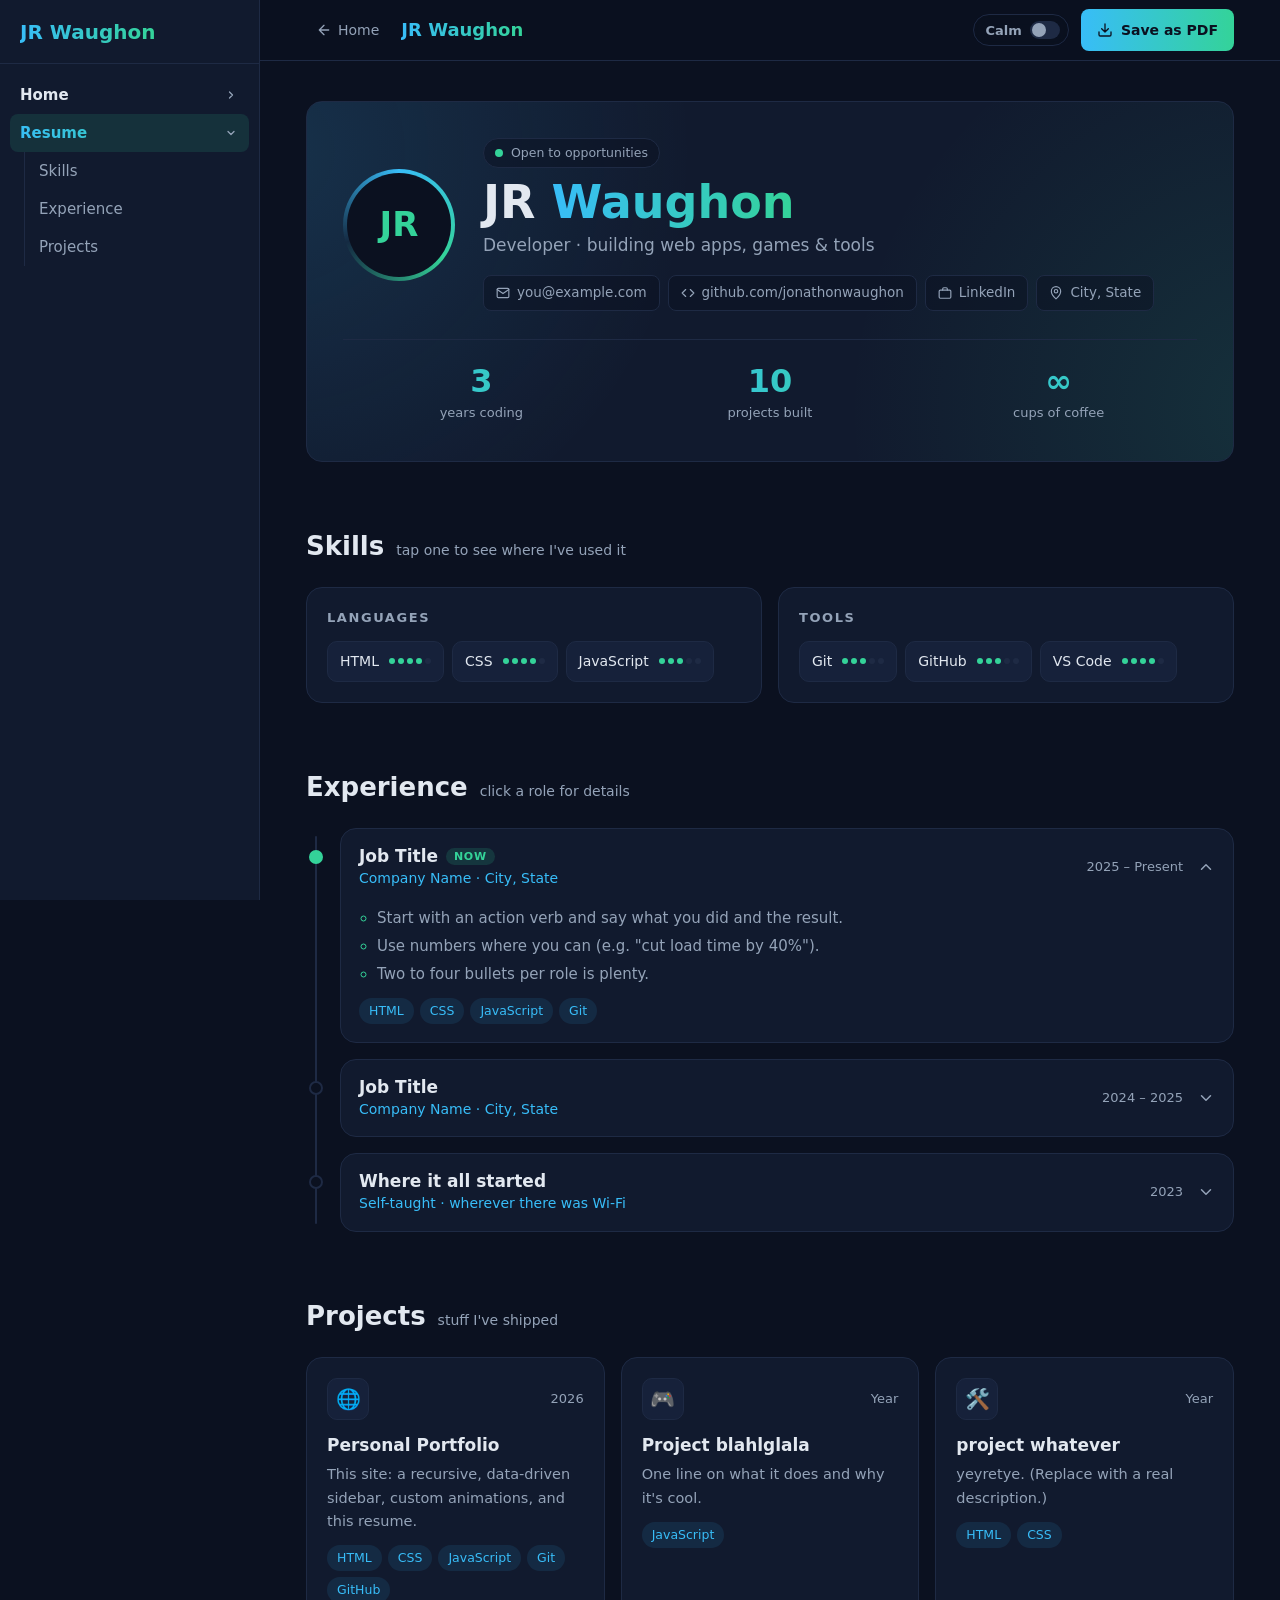
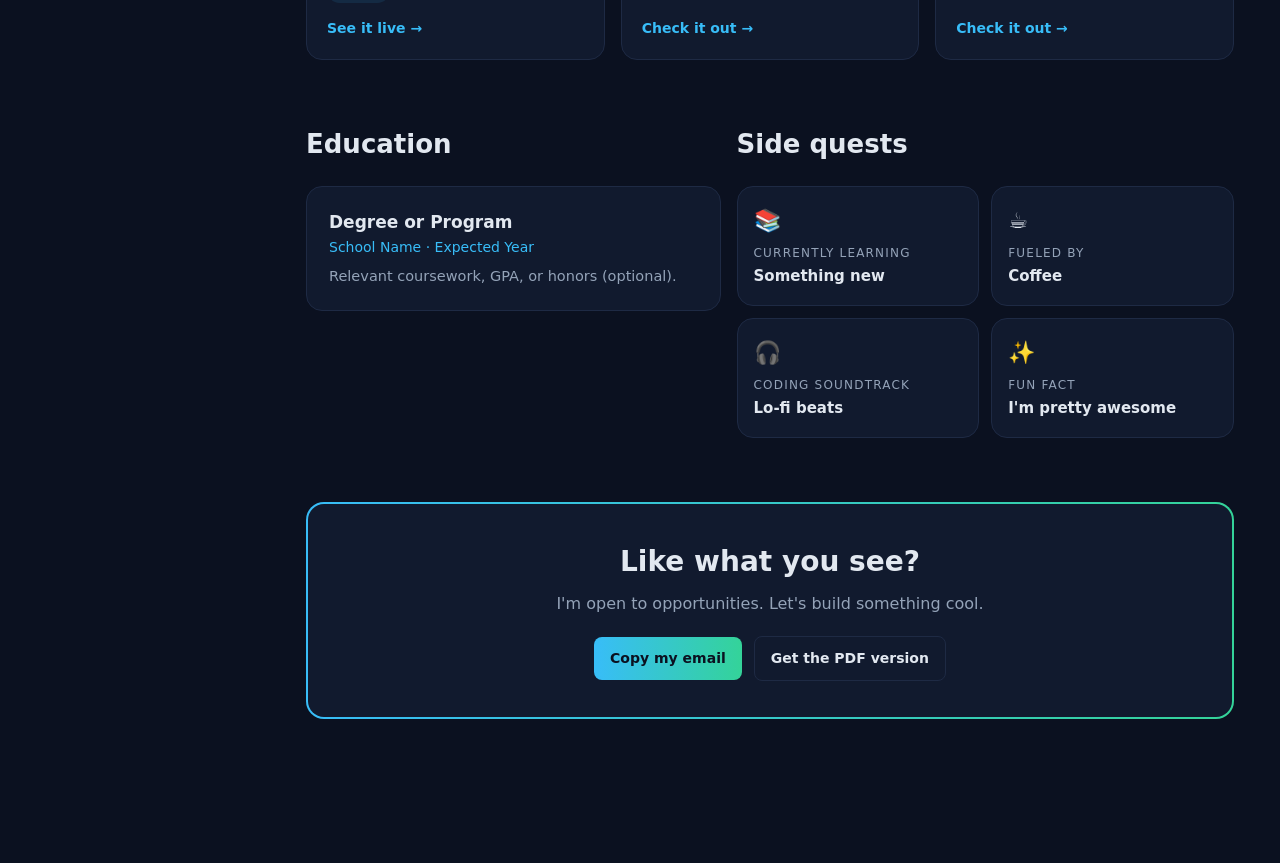
==== commit 79f2d4cf: "Portfolio version 0.5 - Updated some values, added real information - Calm-mode for anyone who hates" ====
--- a/resume/index.html
+++ b/resume/index.html
@@ -28,6 +28,9 @@
   <script>document.documentElement.classList.add("js");</script>
   <link rel="stylesheet" href="../css/resume.css">
   <link rel="stylesheet" href="../css/sidebar.css">
+  <link rel="stylesheet" href="../css/calm.css">
+  <!-- calm mode switch; runs early so a calm page never flashes the animated one -->
+  <script src="../js/calm.js"></script>
 </head>
 <!-- data-root = path from this page to the site root (used by the shared sidebar) -->
 <body class="has-sidebar" data-root="../">
@@ -44,6 +47,7 @@
         Home
       </a>
       <span class="logo grad">JR Waughon</span>
+      <span data-calm-slot></span><!-- the calm mode switch goes here -->
       <button class="btn btn-primary" type="button" data-print>
         <svg width="16" height="16" viewBox="0 0 24 24" fill="none" stroke="currentColor" stroke-width="2" stroke-linecap="round" stroke-linejoin="round"><path d="M21 15v4a2 2 0 0 1-2 2H5a2 2 0 0 1-2-2v-4M7 10l5 5 5-5M12 15V3"/></svg>
         Save as PDF
--- a/css/resume.css
+++ b/css/resume.css
@@ -79,6 +79,9 @@
 .btn-ghost { background: transparent; border-color: var(--border); color: var(--text); }
 .btn-ghost:hover { border-color: var(--blue); color: var(--text); }
 .toolbar .btn { margin-left: auto; }
+.toolbar .calm-toggle { margin-left: auto; }          /* calm switch sits just left of Save as PDF */
+.toolbar .calm-toggle + .btn { margin-left: 0; }
+.toolbar .btn { white-space: nowrap; }
 
 /* ---------- Layout ---------- */
 .wrap { max-width: 960px; margin: 0 auto; padding: 40px 16px 80px; }
--- a/css/calm.css
+++ b/css/calm.css
@@ -0,0 +1,63 @@
+/* =========================================================
+   CALM MODE (toggled by js/calm.js, which adds .calm to <html>)
+   ========================================================= */
+
+/* ---------- the switch ---------- */
+.calm-toggle {
+  position: fixed; top: 12px; right: 12px; z-index: 30;
+  display: inline-flex; align-items: center; gap: 8px;
+  height: 32px; padding: 0 8px 0 12px;
+  border: 1px solid #1e2a44; border-radius: 999px;
+  background: rgba(11, 17, 32, 0.8);
+  backdrop-filter: blur(8px);
+  color: #94a3b8; font: 600 13px/1 system-ui, -apple-system, "Segoe UI", Roboto, sans-serif;
+  cursor: pointer;
+  transition: color .15s, border-color .15s;
+}
+.calm-toggle:hover { color: #e2e8f0; border-color: #38bdf8; }
+.calm-toggle.in-slot { position: static; }
+.calm-track {
+  position: relative; width: 30px; height: 18px; border-radius: 999px;
+  background: #1e2a44; transition: background .2s;
+}
+.calm-knob {
+  position: absolute; top: 2px; left: 2px; width: 14px; height: 14px; border-radius: 50%;
+  background: #94a3b8; transition: transform .2s, background .2s;
+}
+.calm-toggle[aria-checked="true"] { color: #e2e8f0; }
+.calm-toggle[aria-checked="true"] .calm-track { background: #34d399; }
+.calm-toggle[aria-checked="true"] .calm-knob { transform: translateX(12px); background: #0b1120; }
+/* tight toolbars on phones (the resume): just the switch, no word */
+@media (max-width: 560px) {
+  .calm-toggle.in-slot { padding: 0 6px; }
+  .calm-toggle.in-slot .calm-label { display: none; }
+}
+@media print { .calm-toggle { display: none !important; } }
+
+/* ---------- what calm mode removes ---------- */
+html.calm { scroll-behavior: auto; }
+
+/* the ocean, floating cards and decorative glows */
+html.calm #ocean,
+html.calm .fun-fact,
+html.calm .ripple,
+html.calm .hero::before { display: none !important; }
+
+/* no motion at all (the switch itself keeps its little slide) */
+html.calm *:not(.calm-track):not(.calm-knob),
+html.calm *::before,
+html.calm *::after {
+  animation: none !important;
+  transition: none !important;
+}
+
+/* things that wait to be revealed just show up */
+html.calm .reveal { opacity: 1 !important; translate: none !important; }
+
+/* no hover lifts */
+html.calm .btn:hover, html.calm .btn:active,
+html.calm .card:hover, html.calm .tile:hover,
+html.calm footer .links a:hover { transform: none !important; }
+
+/* the typing cursor stays put instead of blinking */
+html.calm .cursor, html.calm .type-caret { opacity: 1; }
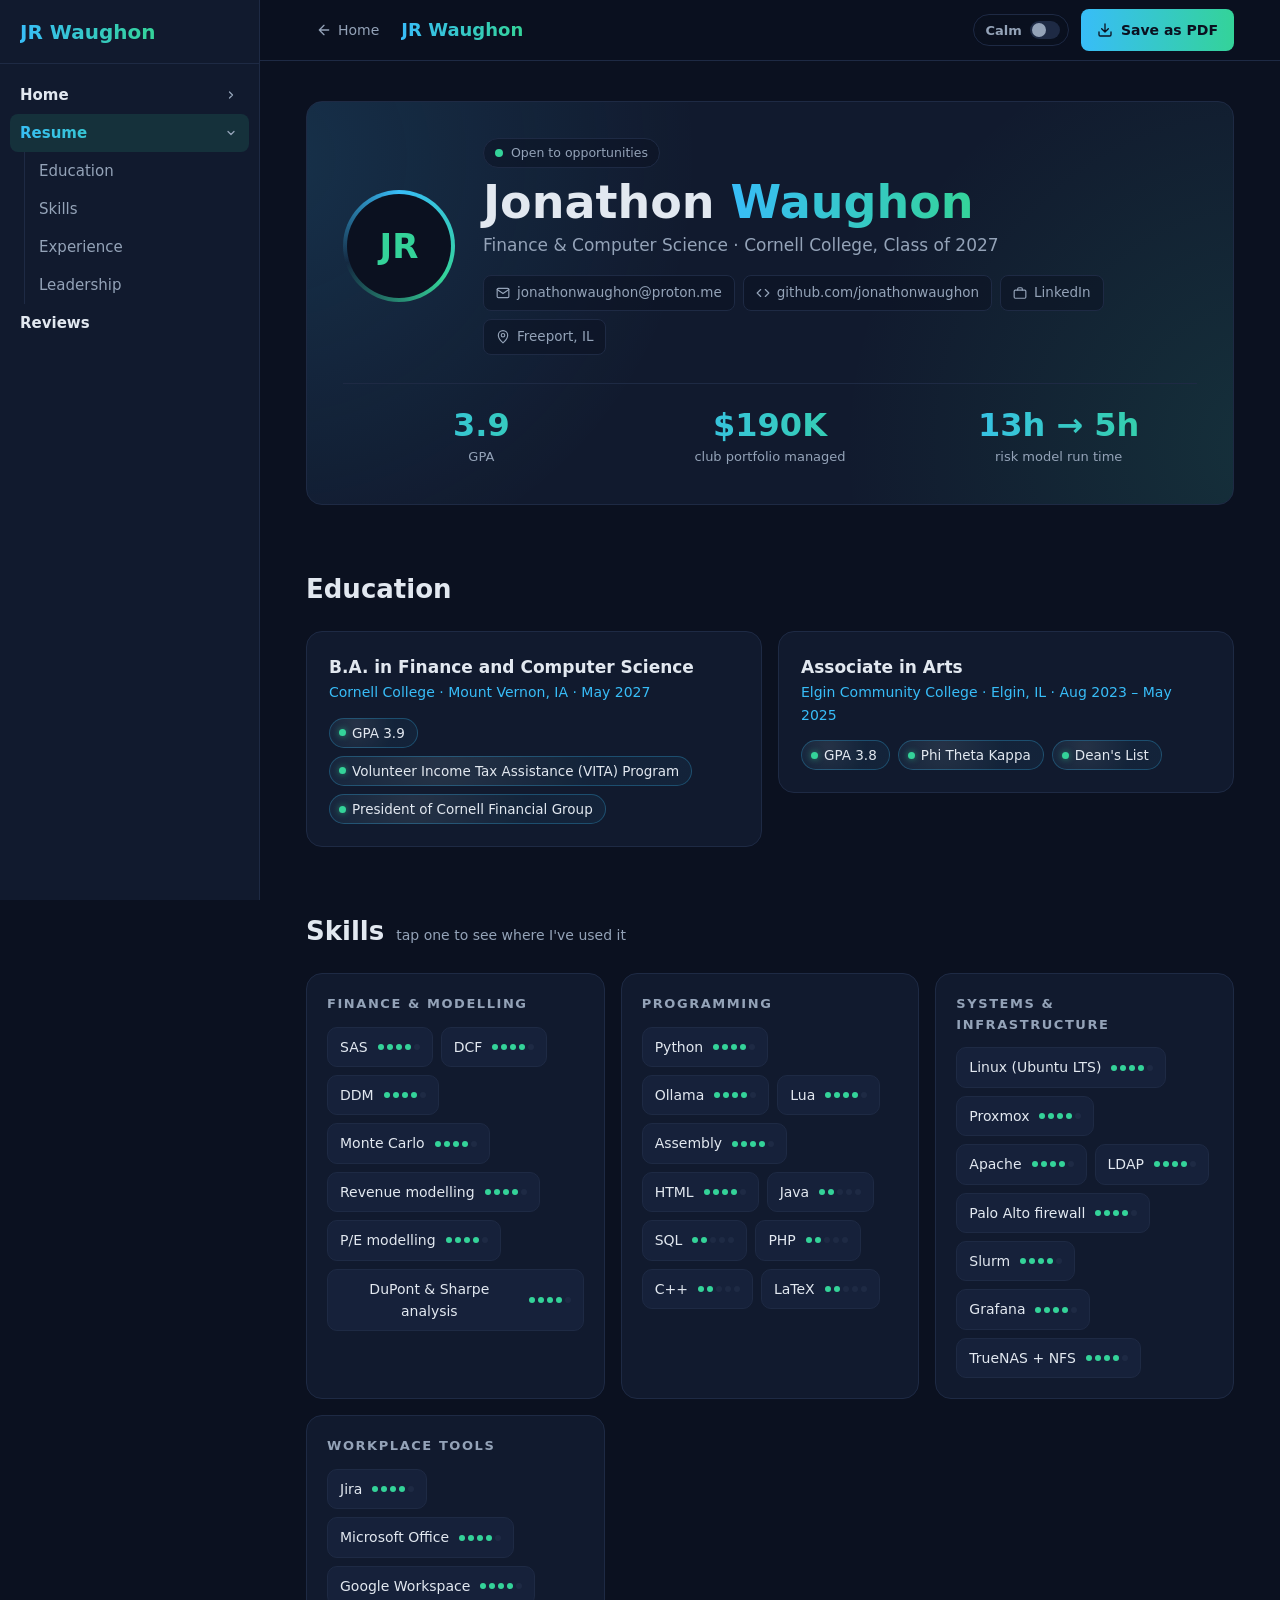
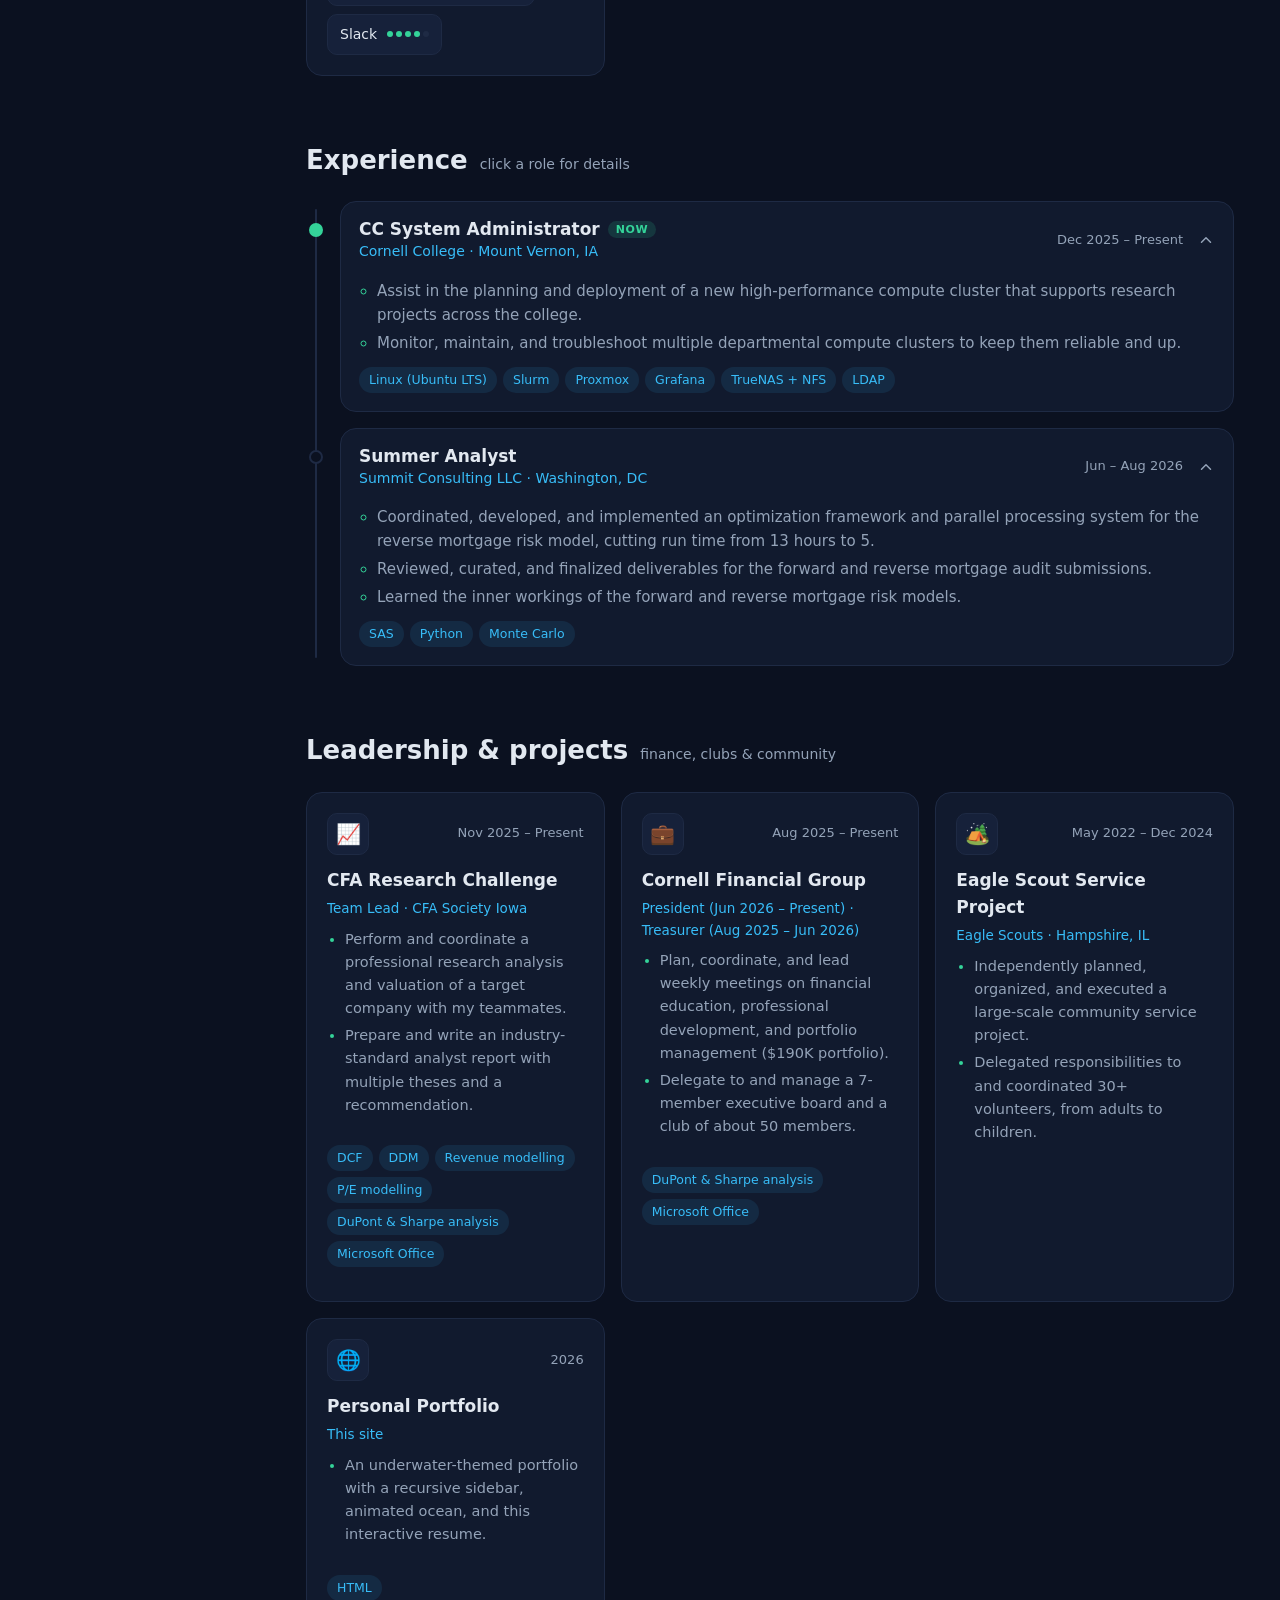
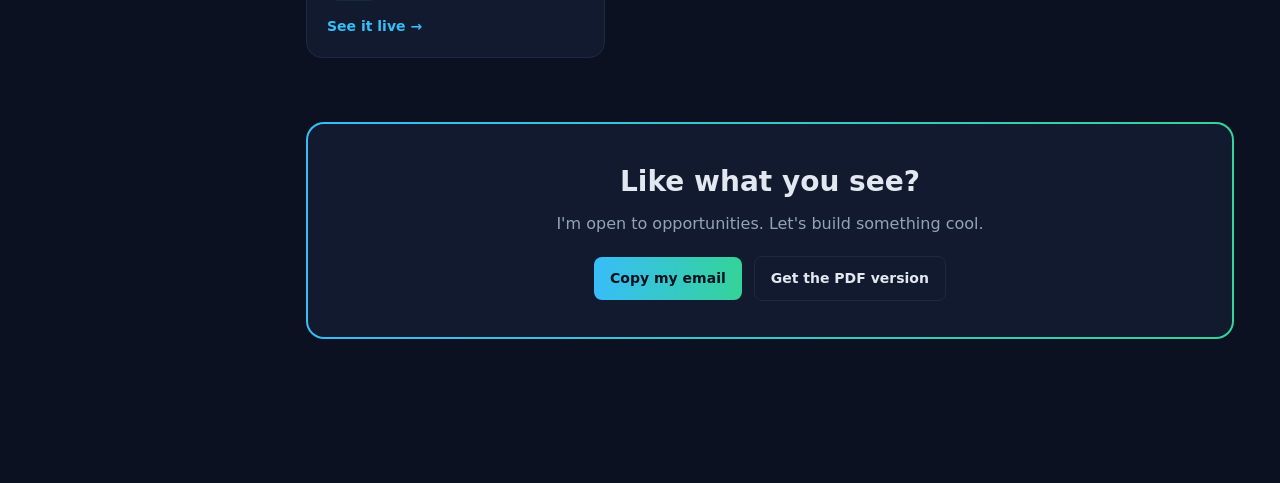
==== commit f8fc566a: "Portfolio version 0.6 - Resume now mirrors my real resume; education first, with bubble points - Ski" ====
--- a/resume/index.html
+++ b/resume/index.html
@@ -4,7 +4,7 @@
   <meta charset="UTF-8">
   <meta name="viewport" content="width=device-width, initial-scale=1.0">
   <title>Resume | JR Waughon</title>
-  <meta name="description" content="Resume of JR Waughon, analyst and developer: skills, experience, projects, and education.">
+  <meta name="description" content="Resume of Jonathon (JR) Waughon: finance and computer science student at Cornell College. Experience, skills, leadership, and education.">
   <meta name="theme-color" content="#0b1120">
   <link rel="canonical" href="https://jonathonwaughon.github.io/resume/">
 
@@ -18,7 +18,7 @@
   <meta property="og:type" content="website">
   <meta property="og:site_name" content="JR Waughon">
   <meta property="og:title" content="Resume | JR Waughon">
-  <meta property="og:description" content="Skills, experience, projects, and education. Interactive, with a printable PDF version.">
+  <meta property="og:description" content="Finance and computer science at Cornell College. Experience, skills, leadership, and education, with a printable PDF version.">
   <meta property="og:url" content="https://jonathonwaughon.github.io/resume/">
   <meta property="og:image" content="https://jonathonwaughon.github.io/assets/og-image.png">
   <meta property="og:image:width" content="1200">
@@ -29,6 +29,7 @@
   <link rel="stylesheet" href="../css/resume.css">
   <link rel="stylesheet" href="../css/sidebar.css">
   <link rel="stylesheet" href="../css/calm.css">
+  <link rel="stylesheet" href="../css/scrollbar.css">
   <!-- calm mode switch; runs early so a calm page never flashes the animated one -->
   <script src="../js/calm.js"></script>
 </head>
@@ -56,9 +57,10 @@
   </header>
 
   <!-- =========================================================
-       RESUME CONTENT: everything below is placeholder text.
-       - data-skills="html,css,js" on a job/project links it to the
-         skill buttons (use the same keys as the data-skill values).
+       RESUME CONTENT (mirrors the Word resume).
+       - Skills live in content/skills.json.
+       - data-skills="python,sas" on a job/project links it to those
+         skills (use the same "id" values as in skills.json).
        - Copy a <li class="t-item"> or <article class="proj"> to add more.
        ========================================================= -->
   <main class="wrap" id="main">
@@ -68,12 +70,12 @@
       <div class="avatar"><span>JR</span></div>
       <div>
         <span class="status"><span class="dot"></span>Open to opportunities</span>
-        <h1>JR <span class="grad">Waughon</span></h1>
-        <p class="role">Developer · building web apps, games &amp; tools</p>
+        <h1>Jonathon <span class="grad">Waughon</span></h1>
+        <p class="role">Finance &amp; Computer Science · Cornell College, Class of 2027</p>
         <div class="chips">
-          <button class="chip" type="button" data-copy="you@example.com">
+          <button class="chip" type="button" data-copy="jonathonwaughon@proton.me">
             <svg width="14" height="14" viewBox="0 0 24 24" fill="none" stroke="currentColor" stroke-width="2" stroke-linecap="round" stroke-linejoin="round"><rect x="2" y="4" width="20" height="16" rx="2"/><path d="M22 6l-10 7L2 6"/></svg>
-            you@example.com
+            jonathonwaughon@proton.me
           </button>
           <a class="chip" href="https://github.com/jonathonwaughon">
             <svg width="14" height="14" viewBox="0 0 24 24" fill="none" stroke="currentColor" stroke-width="2" stroke-linecap="round" stroke-linejoin="round"><path d="M16 18l6-6-6-6M8 6l-6 6 6 6"/></svg>
@@ -85,15 +87,40 @@
           </a>
           <span class="chip">
             <svg width="14" height="14" viewBox="0 0 24 24" fill="none" stroke="currentColor" stroke-width="2" stroke-linecap="round" stroke-linejoin="round"><path d="M12 22s-8-6.5-8-13a8 8 0 0 1 16 0c0 6.5-8 13-8 13z"/><circle cx="12" cy="9" r="3"/></svg>
-            City, State
+            Freeport, IL
           </span>
         </div>
       </div>
       <!-- data-count animates up to that number; anything else is shown as-is -->
       <div class="stats">
-        <div class="stat"><b class="grad" data-count="3">3</b><span>years coding</span></div>
-        <div class="stat"><b class="grad" data-count="10">10</b><span>projects built</span></div>
-        <div class="stat"><b class="grad">∞</b><span>cups of coffee</span></div>
+        <div class="stat"><b class="grad">3.9</b><span>GPA</span></div>
+        <div class="stat"><b class="grad">$190K</b><span>club portfolio managed</span></div>
+        <div class="stat"><b class="grad">13h → 5h</b><span>risk model run time</span></div>
+      </div>
+    </section>
+
+    <!-- Education: each <li> in .edu-points shows as a little bubble -->
+    <section id="education">
+      <div class="section-head"><h2>Education</h2></div>
+      <div class="edu-grid">
+        <div class="card edu reveal">
+          <h3>B.A. in Finance and Computer Science</h3>
+          <div class="where">Cornell College · Mount Vernon, IA · May 2027</div>
+          <ul class="edu-points">
+            <li>GPA 3.9</li>
+            <li>Volunteer Income Tax Assistance (VITA) Program</li>
+            <li>President of Cornell Financial Group</li>
+          </ul>
+        </div>
+        <div class="card edu reveal" style="--d:90ms">
+          <h3>Associate in Arts</h3>
+          <div class="where">Elgin Community College · Elgin, IL · Aug 2023 – May 2025</div>
+          <ul class="edu-points">
+            <li>GPA 3.8</li>
+            <li>Phi Theta Kappa</li>
+            <li>Dean's List</li>
+          </ul>
+        </div>
       </div>
     </section>
 
@@ -103,25 +130,8 @@
         <h2>Skills</h2>
         <small class="skill-hint">tap one to see where I've used it</small>
       </div>
-      <!-- data-level = 1 to 5 dots -->
-      <div class="skill-groups">
-        <div class="card skill-group reveal">
-          <h3>Languages</h3>
-          <div class="skill-list">
-            <button class="skill" type="button" data-skill="html" data-level="4">HTML</button>
-            <button class="skill" type="button" data-skill="css" data-level="4">CSS</button>
-            <button class="skill" type="button" data-skill="js" data-level="3">JavaScript</button>
-          </div>
-        </div>
-        <div class="card skill-group reveal" style="--d:90ms">
-          <h3>Tools</h3>
-          <div class="skill-list">
-            <button class="skill" type="button" data-skill="git" data-level="3">Git</button>
-            <button class="skill" type="button" data-skill="github" data-level="3">GitHub</button>
-            <button class="skill" type="button" data-skill="vscode" data-level="4">VS Code</button>
-          </div>
-        </div>
-      </div>
+      <!-- filled in from content/skills.json by js/resume.js -->
+      <div class="skill-groups" id="skillGroups" aria-busy="true"></div>
       <p class="filter-note" id="filterNote" hidden>
         Highlighting where I've used <b id="filterName"></b>
         <button type="button" id="filterClear">Clear ✕</button>
@@ -134,53 +144,36 @@
       <div class="timeline-wrap">
         <span class="t-progress" id="tProgress"></span>
         <ol class="timeline">
-          <li class="t-item now reveal" data-skills="html,css,js,git">
+          <li class="t-item now reveal" data-skills="linux,slurm,proxmox,grafana,truenas,ldap">
             <span class="t-dot"></span>
             <details class="card t-card" open>
               <summary>
-                <div><h3>Job Title<span class="now-pill">Now</span></h3><div class="where">Company Name · City, State</div></div>
-                <span class="date">2025 – Present</span>
+                <div><h3>CC System Administrator<span class="now-pill">Now</span></h3><div class="where">Cornell College · Mount Vernon, IA</div></div>
+                <span class="date">Dec 2025 – Present</span>
                 <svg class="chev" width="18" height="18" viewBox="0 0 24 24" fill="none" stroke="currentColor" stroke-width="2" stroke-linecap="round" stroke-linejoin="round"><path d="M6 9l6 6 6-6"/></svg>
               </summary>
               <div class="t-body">
                 <ul>
-                  <li>Start with an action verb and say what you did and the result.</li>
-                  <li>Use numbers where you can (e.g. "cut load time by 40%").</li>
-                  <li>Two to four bullets per role is plenty.</li>
+                  <li>Assist in the planning and deployment of a new high-performance compute cluster that supports research projects across the college.</li>
+                  <li>Monitor, maintain, and troubleshoot multiple departmental compute clusters to keep them reliable and up.</li>
                 </ul>
                 <div class="tags"></div>
               </div>
             </details>
           </li>
-          <li class="t-item reveal" data-skills="html,css,github">
+          <li class="t-item reveal" data-skills="sas,python,montecarlo">
             <span class="t-dot"></span>
-            <details class="card t-card">
+            <details class="card t-card" open>
               <summary>
-                <div><h3>Job Title</h3><div class="where">Company Name · City, State</div></div>
-                <span class="date">2024 – 2025</span>
+                <div><h3>Summer Analyst</h3><div class="where">Summit Consulting LLC · Washington, DC</div></div>
+                <span class="date">Jun – Aug 2026</span>
                 <svg class="chev" width="18" height="18" viewBox="0 0 24 24" fill="none" stroke="currentColor" stroke-width="2" stroke-linecap="round" stroke-linejoin="round"><path d="M6 9l6 6 6-6"/></svg>
               </summary>
               <div class="t-body">
                 <ul>
-                  <li>Something you built, improved, or were responsible for.</li>
-                  <li>Another accomplishment worth bragging about.</li>
-                </ul>
-                <div class="tags"></div>
-              </div>
-            </details>
-          </li>
-          <li class="t-item reveal" data-skills="vscode,js">
-            <span class="t-dot"></span>
-            <details class="card t-card">
-              <summary>
-                <div><h3>Where it all started</h3><div class="where">Self-taught · wherever there was Wi-Fi</div></div>
-                <span class="date">2023</span>
-                <svg class="chev" width="18" height="18" viewBox="0 0 24 24" fill="none" stroke="currentColor" stroke-width="2" stroke-linecap="round" stroke-linejoin="round"><path d="M6 9l6 6 6-6"/></svg>
-              </summary>
-              <div class="t-body">
-                <ul>
-                  <li>Wrote my first lines of code and immediately broke something.</li>
-                  <li>Fixed it. Got hooked.</li>
+                  <li>Coordinated, developed, and implemented an optimization framework and parallel processing system for the reverse mortgage risk model, cutting run time from 13 hours to 5.</li>
+                  <li>Reviewed, curated, and finalized deliverables for the forward and reverse mortgage audit submissions.</li>
+                  <li>Learned the inner workings of the forward and reverse mortgage risk models.</li>
                 </ul>
                 <div class="tags"></div>
               </div>
@@ -190,54 +183,55 @@
       </div>
     </section>
 
-    <!-- Projects -->
+    <!-- Leadership & projects -->
     <section id="projects">
-      <div class="section-head"><h2>Projects</h2><small>stuff I've shipped</small></div>
+      <div class="section-head"><h2>Leadership &amp; projects</h2><small>finance, clubs &amp; community</small></div>
       <div class="proj-grid">
-        <article class="card proj reveal" data-skills="html,css,js,git,github">
+        <article class="card proj reveal" data-skills="dcf,ddm,revenue,pe,dupont,msoffice">
+          <div class="proj-top"><span class="proj-icon" aria-hidden="true">📈</span><span class="year">Nov 2025 – Present</span></div>
+          <h3 data-year="Nov 2025 – Present">CFA Research Challenge</h3>
+          <div class="where">Team Lead · CFA Society Iowa</div>
+          <ul>
+            <li>Perform and coordinate a professional research analysis and valuation of a target company with my teammates.</li>
+            <li>Prepare and write an industry-standard analyst report with multiple theses and a recommendation.</li>
+          </ul>
+          <div class="tags"></div>
+        </article>
+        <article class="card proj reveal" style="--d:90ms" data-skills="dupont,msoffice">
+          <div class="proj-top"><span class="proj-icon" aria-hidden="true">💼</span><span class="year">Aug 2025 – Present</span></div>
+          <h3 data-year="Aug 2025 – Present">Cornell Financial Group</h3>
+          <div class="where">President (Jun 2026 – Present) · Treasurer (Aug 2025 – Jun 2026)</div>
+          <ul>
+            <li>Plan, coordinate, and lead weekly meetings on financial education, professional development, and portfolio management ($190K portfolio).</li>
+            <li>Delegate to and manage a 7-member executive board and a club of about 50 members.</li>
+          </ul>
+          <div class="tags"></div>
+        </article>
+        <article class="card proj reveal" style="--d:180ms">
+          <div class="proj-top"><span class="proj-icon" aria-hidden="true">🏕️</span><span class="year">May 2022 – Dec 2024</span></div>
+          <h3 data-year="May 2022 – Dec 2024">Eagle Scout Service Project</h3>
+          <div class="where">Eagle Scouts · Hampshire, IL</div>
+          <ul>
+            <li>Independently planned, organized, and executed a large-scale community service project.</li>
+            <li>Delegated responsibilities to and coordinated 30+ volunteers, from adults to children.</li>
+          </ul>
+          <div class="tags"></div>
+        </article>
+        <article class="card proj reveal" style="--d:270ms" data-skills="html">
           <div class="proj-top"><span class="proj-icon" aria-hidden="true">🌐</span><span class="year">2026</span></div>
           <h3 data-year="2026">Personal Portfolio</h3>
-          <p>This site: a recursive, data-driven sidebar, custom animations, and this resume.</p>
+          <div class="where">This site</div>
+          <ul>
+            <li>An underwater-themed portfolio with a recursive sidebar, animated ocean, and this interactive resume.</li>
+          </ul>
           <div class="tags"></div>
           <a class="proj-link" href="../">See it live <span>→</span></a>
         </article>
-        <article class="card proj reveal" style="--d:90ms" data-skills="js">
-          <div class="proj-top"><span class="proj-icon" aria-hidden="true">🎮</span><span class="year">Year</span></div>
-          <h3 data-year="Year">Project blahlglala</h3>
-          <p>One line on what it does and why it's cool.</p>
-          <div class="tags"></div>
-          <a class="proj-link" href="#">Check it out <span>→</span></a>
-        </article>
-        <article class="card proj reveal" style="--d:180ms" data-skills="html,css">
-          <div class="proj-top"><span class="proj-icon" aria-hidden="true">🛠️</span><span class="year">Year</span></div>
-          <h3 data-year="Year">project whatever</h3>
-          <p>yeyretye. (Replace with a real description.)</p>
-          <div class="tags"></div>
-          <a class="proj-link" href="#">Check it out <span>→</span></a>
-        </article>
-      </div>
-    </section>
-
-    <!-- Education + side quests -->
-    <section class="duo">
-      <div>
-        <div class="section-head"><h2>Education</h2></div>
-        <div class="card edu reveal">
-          <h3>Degree or Program</h3>
-          <div class="where">School Name · Expected Year</div>
-          <p>Relevant coursework, GPA, or honors (optional).</p>
-        </div>
-      </div>
-      <div class="quests-wrap">
-        <div class="section-head"><h2>Side quests</h2></div>
-        <div class="quests">
-          <div class="card quest reveal"><span class="q-emoji" aria-hidden="true">📚</span><small>Currently learning</small><strong>Something new</strong></div>
-          <div class="card quest reveal" style="--d:70ms"><span class="q-emoji" aria-hidden="true">☕</span><small>Fueled by</small><strong>Coffee</strong></div>
-          <div class="card quest reveal" style="--d:140ms"><span class="q-emoji" aria-hidden="true">🎧</span><small>Coding soundtrack</small><strong>Lo-fi beats</strong></div>
-          <div class="card quest reveal" style="--d:210ms"><span class="q-emoji" aria-hidden="true">✨</span><small>Fun fact</small><strong>I'm pretty awesome</strong></div>
-        </div>
-      </div>
-    </section>
+      </div>
+    </section>
+
+    <!-- Additional skills: only in the PDF -->
+    <p class="print-only additional"><b>Languages:</b> Spanish</p>
 
     <!-- CTA -->
     <section class="cta reveal">
@@ -245,7 +239,7 @@
         <h2>Like what you see?</h2>
         <p>I'm open to opportunities. Let's build something cool.</p>
         <div class="row">
-          <button class="btn btn-primary" type="button" data-copy="you@example.com">Copy my email</button>
+          <button class="btn btn-primary" type="button" data-copy="jonathonwaughon@proton.me">Copy my email</button>
           <button class="btn btn-ghost" type="button" data-print>Get the PDF version</button>
         </div>
       </div>
--- a/css/resume.css
+++ b/css/resume.css
@@ -154,6 +154,7 @@
 .stat span { color: var(--muted); font-size: 13px; }
 
 /* ---------- Skills ---------- */
+.skills-error { color: var(--muted); }
 .skill-groups { display: grid; grid-template-columns: repeat(auto-fit, minmax(260px, 1fr)); gap: 16px; }
 .skill-group { padding: 20px; }
 .skill-group h3 { font-size: 13px; text-transform: uppercase; letter-spacing: .12em; color: var(--muted); margin-bottom: 12px; }
@@ -269,25 +270,34 @@
 .proj h3 { font-size: 17px; margin-bottom: 4px; }
 .proj p { color: var(--muted); font-size: 14.5px; }
 .proj .tags { margin-bottom: 14px; }
+.proj .where { font-size: 13.5px; margin-bottom: 8px; }
+.proj ul { padding-left: 18px; color: var(--muted); font-size: 14.5px; margin-bottom: 12px; }
+.proj li { margin-bottom: 4px; }
+.proj li::marker { color: var(--green); }
+.print-only { display: none; }
 .proj-link { margin-top: auto; font-size: 14px; font-weight: 600; }
 .proj-link span { display: inline-block; transition: translate .2s var(--ease-out); }
 .proj:hover .proj-link span { translate: 4px 0; }
 
-/* ---------- Education + side quests ---------- */
-.duo { display: grid; grid-template-columns: 1fr 1.2fr; gap: 16px; align-items: start; }
+/* ---------- Education ---------- */
+.edu-grid { display: grid; grid-template-columns: repeat(auto-fit, minmax(300px, 1fr)); gap: 16px; align-items: start; }
 .edu { padding: 22px; }
 .edu h3 { font-size: 17px; }
-.edu p { color: var(--muted); font-size: 14.5px; margin-top: 6px; }
-.quests { display: grid; grid-template-columns: 1fr 1fr; gap: 12px; }
-.quest {
-  padding: 16px;
-  transition: transform .25s var(--ease-out), border-color .2s;
-}
-.quest:nth-child(odd):hover  { transform: rotate(-1.5deg) translateY(-3px); border-color: var(--blue); }
-.quest:nth-child(even):hover { transform: rotate(1.5deg) translateY(-3px); border-color: var(--green); }
-.quest .q-emoji { font-size: 22px; }
-.quest small { display: block; color: var(--muted); font-size: 12px; text-transform: uppercase; letter-spacing: .1em; margin-top: 6px; }
-.quest strong { font-size: 15px; }
+/* each point is a little bubble */
+.edu-points { display: flex; flex-wrap: wrap; gap: 8px; list-style: none; margin-top: 14px; }
+.edu-points li {
+  position: relative;
+  padding: 5px 12px 5px 22px; border-radius: 999px;
+  font-size: 13.5px; line-height: 1.35; color: var(--text);
+  background: radial-gradient(circle at 30% 20%, rgba(186, 230, 253, 0.12), rgba(56, 189, 248, 0.06) 60%);
+  border: 1px solid rgba(56, 189, 248, 0.28);
+  transition: transform .2s var(--ease-out), border-color .2s;
+}
+.edu-points li::before { /* tiny bubble shine */
+  content: ""; position: absolute; left: 9px; top: 50%; width: 7px; height: 7px; margin-top: -3.5px;
+  border-radius: 50%; background: var(--green); box-shadow: 0 0 6px rgba(52, 211, 153, 0.6);
+}
+.edu-points li:hover { transform: translateY(-2px); border-color: var(--green); }
 
 /* ---------- CTA ---------- */
 .cta {
@@ -338,7 +348,6 @@
   .avatar { width: 84px; height: 84px; }
   .avatar > * { font-size: 26px; }
   .stat b { font-size: 26px; }
-  .duo { grid-template-columns: 1fr; }
   .t-card summary { flex-wrap: wrap; gap: 4px 12px; }
   .t-card summary > div { flex: 1 1 100%; order: 1; }
   .date { margin-left: 0; order: 2; }
@@ -363,7 +372,7 @@
   }
   html, body { background: #fff; font-size: 12.5px; }
   *, *::before, *::after { animation: none !important; transition: none !important; box-shadow: none !important; }
-  .toolbar, .toast, .filter-note, .skill-hint, .cta, .quests-wrap, .stats, .avatar,
+  .toolbar, .toast, .filter-note, .skill-hint, .cta, .stats, .avatar,
   .status, .chev, .proj-link, .proj-icon, .t-progress, .t-dot, .timeline-wrap::before,
   .intro::before { display: none !important; }
   .reveal, [data-skills] { opacity: 1 !important; translate: none !important; filter: none !important; }
@@ -397,6 +406,24 @@
   .proj h3 { display: inline; font-size: 13.5px; }
   .proj h3::after { content: " · " attr(data-year); color: var(--muted); font-weight: 400; }
   .proj p { display: inline; margin-left: 6px; font-size: 12.5px; }
-  .duo { display: block; }
+  .edu-grid { display: block; }
   .edu { padding: 0; }
-}
+  .edu + .edu { margin-top: 8px; }
+  .edu-points { display: block; margin-top: 2px; }
+  .edu-points li { display: inline; padding: 0; border: 0; background: none; font-size: 12.5px; color: var(--muted); }
+  .edu-points li::before { display: none; }
+  .edu-points li + li::before { display: inline; content: " · "; position: static; width: auto; height: auto; margin: 0; background: none; box-shadow: none; }
+  .proj h3 { display: block; }
+  .proj .where { font-size: 12.5px; margin-bottom: 2px; }
+  .proj ul { font-size: 12.5px; margin-bottom: 0; }
+  .print-only { display: block; }
+  .section-head small { display: none; }
+  /* same section order as the Word resume */
+  .wrap { display: flex; flex-direction: column; }
+  .intro { order: 0; }
+  #education { order: 1; }
+  #experience { order: 2; }
+  #skills { order: 3; }
+  #projects { order: 4; }
+  .additional { order: 5; }
+}
--- a/css/scrollbar.css
+++ b/css/scrollbar.css
@@ -0,0 +1,35 @@
+/* =========================================================
+   SCROLLBARS: a slim blue-to-green "bubble" thumb on deep water,
+   shared by every page (and any scrolling box inside one).
+   ========================================================= */
+
+/* Chrome, Edge, Safari, Opera */
+::-webkit-scrollbar { width: 10px; height: 10px; }
+::-webkit-scrollbar-track { background: transparent; }
+::-webkit-scrollbar-corner { background: transparent; }
+::-webkit-scrollbar-thumb {
+  background: linear-gradient(180deg, rgba(56, 189, 248, 0.75), rgba(52, 211, 153, 0.75));
+  border: 2px solid transparent;   /* leaves a little water around the thumb */
+  background-clip: padding-box;
+  border-radius: 999px;
+}
+::-webkit-scrollbar-thumb:hover {
+  background: linear-gradient(180deg, #7dd3fc, #6ee7b7);
+  border: 2px solid transparent;
+  background-clip: padding-box;
+}
+::-webkit-scrollbar-thumb:active { background: linear-gradient(180deg, #38bdf8, #34d399); background-clip: padding-box; }
+
+/* the page's own scrollbar sits on the dark background instead of the browser's grey */
+html::-webkit-scrollbar-track { background: #0b1120; border-left: 1px solid #1e2a44; }
+
+/* smaller boxes (sidebar, code card) get a thinner one */
+body *::-webkit-scrollbar { width: 6px; height: 6px; }
+body *::-webkit-scrollbar-thumb { border-width: 1px; }
+
+/* Firefox (only gets colors, not the gradient). Chromium browsers would let
+   these override the prettier styles above, so they're limited to Firefox. */
+@supports not selector(::-webkit-scrollbar) {
+  html { scrollbar-color: rgba(56, 189, 248, 0.7) #0b1120; scrollbar-width: thin; }
+  body * { scrollbar-color: rgba(56, 189, 248, 0.55) transparent; scrollbar-width: thin; }
+}
